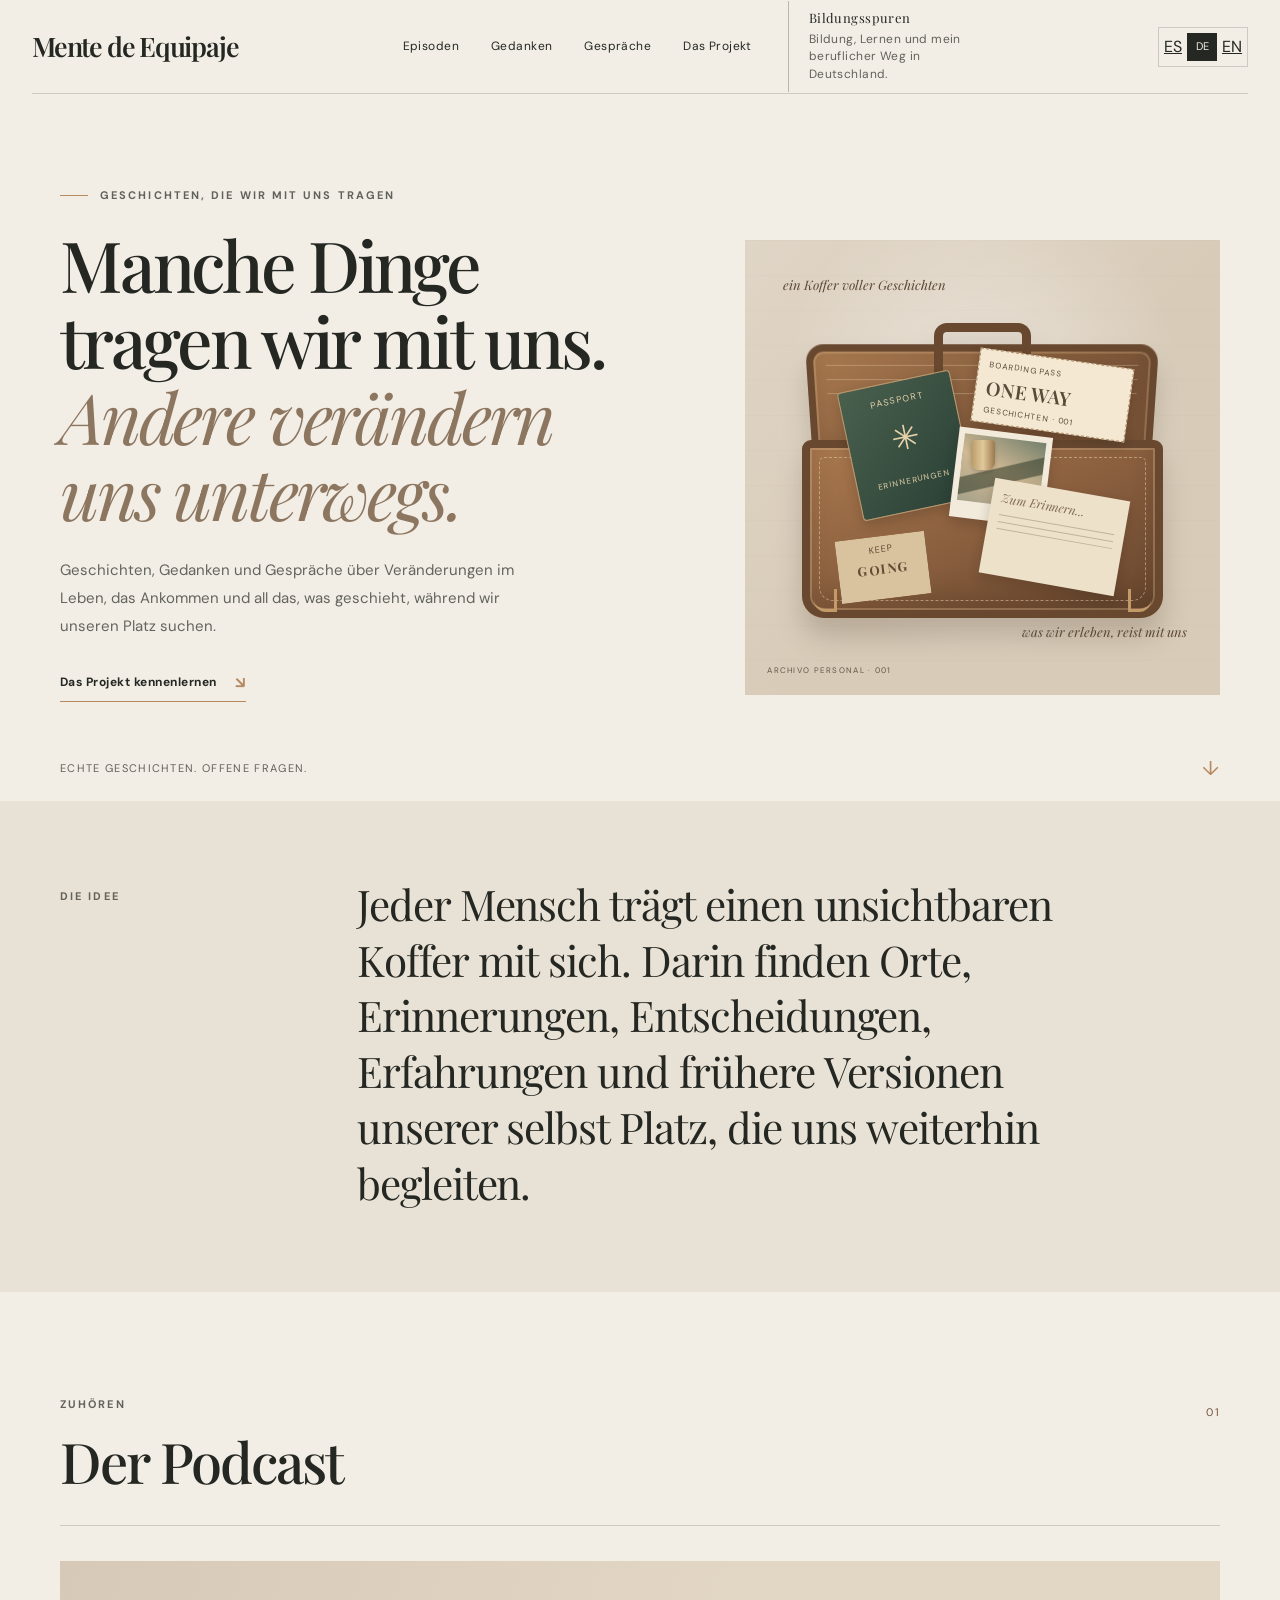
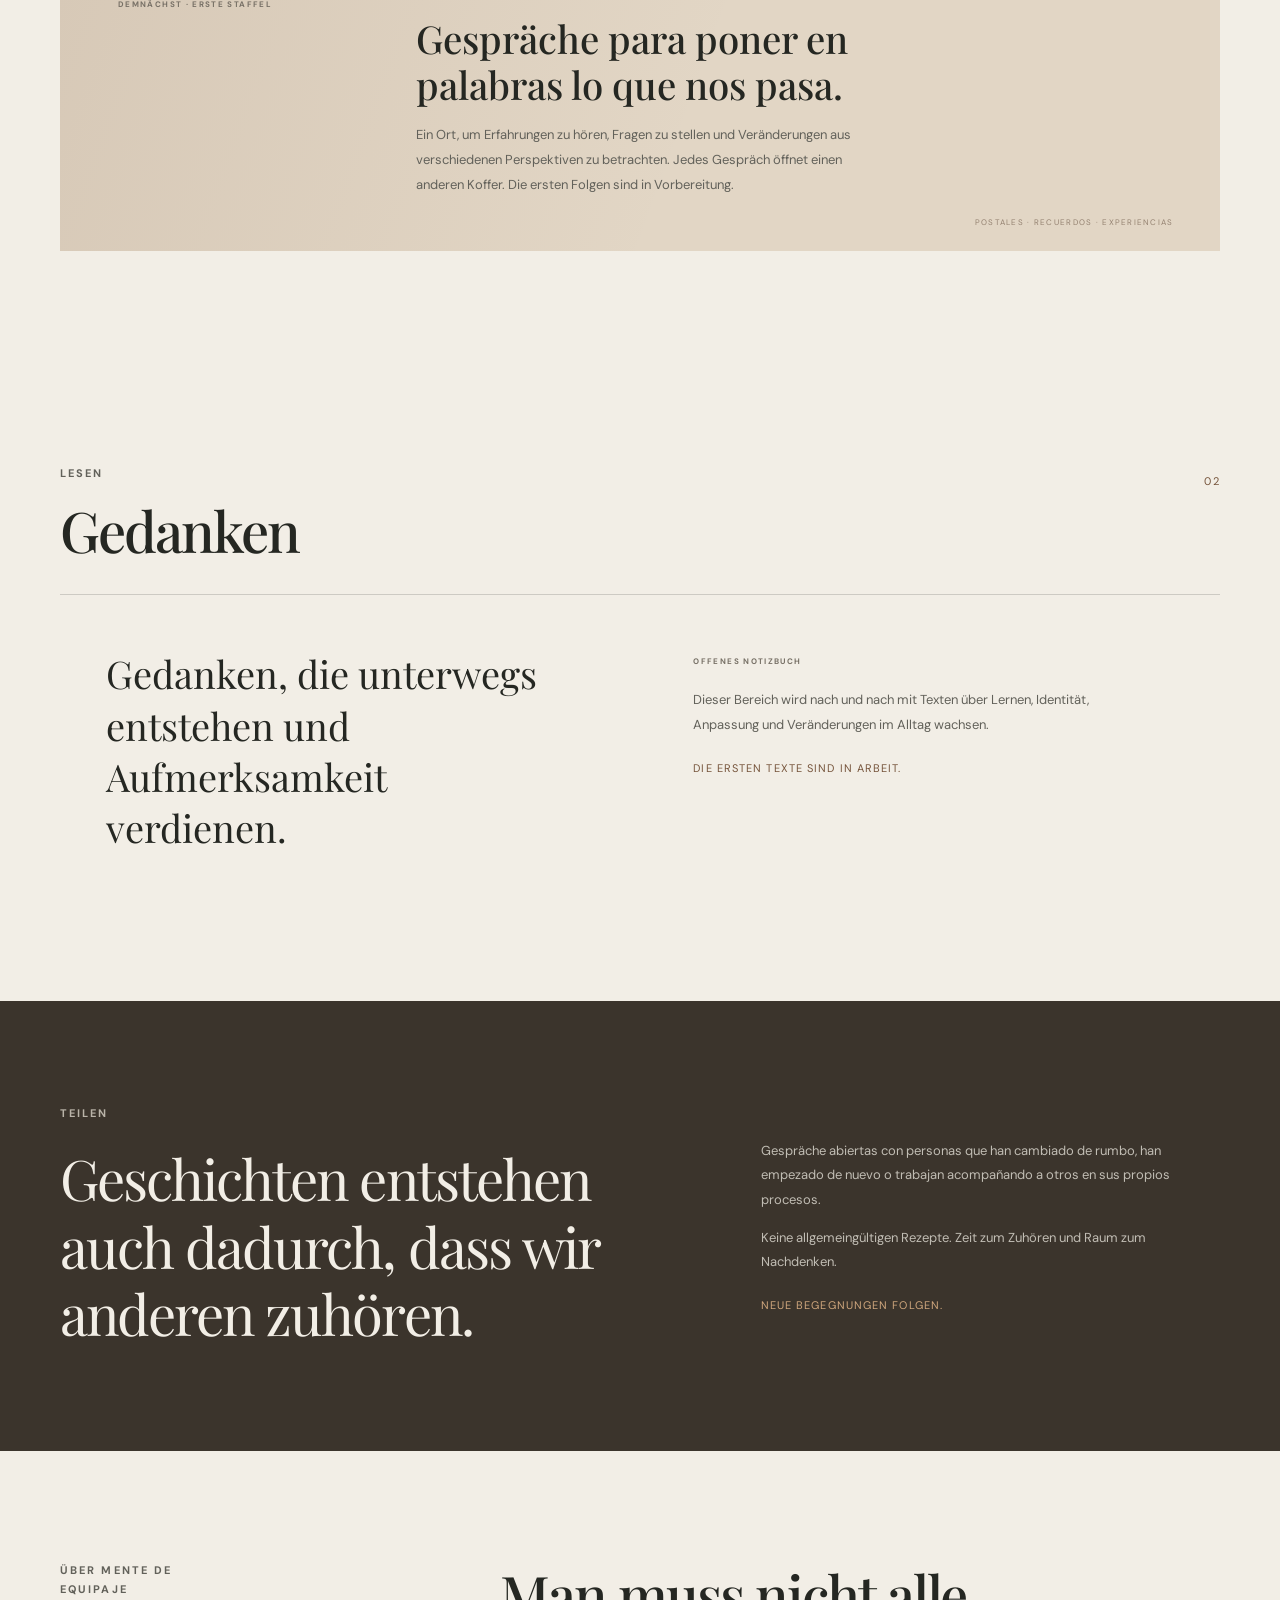
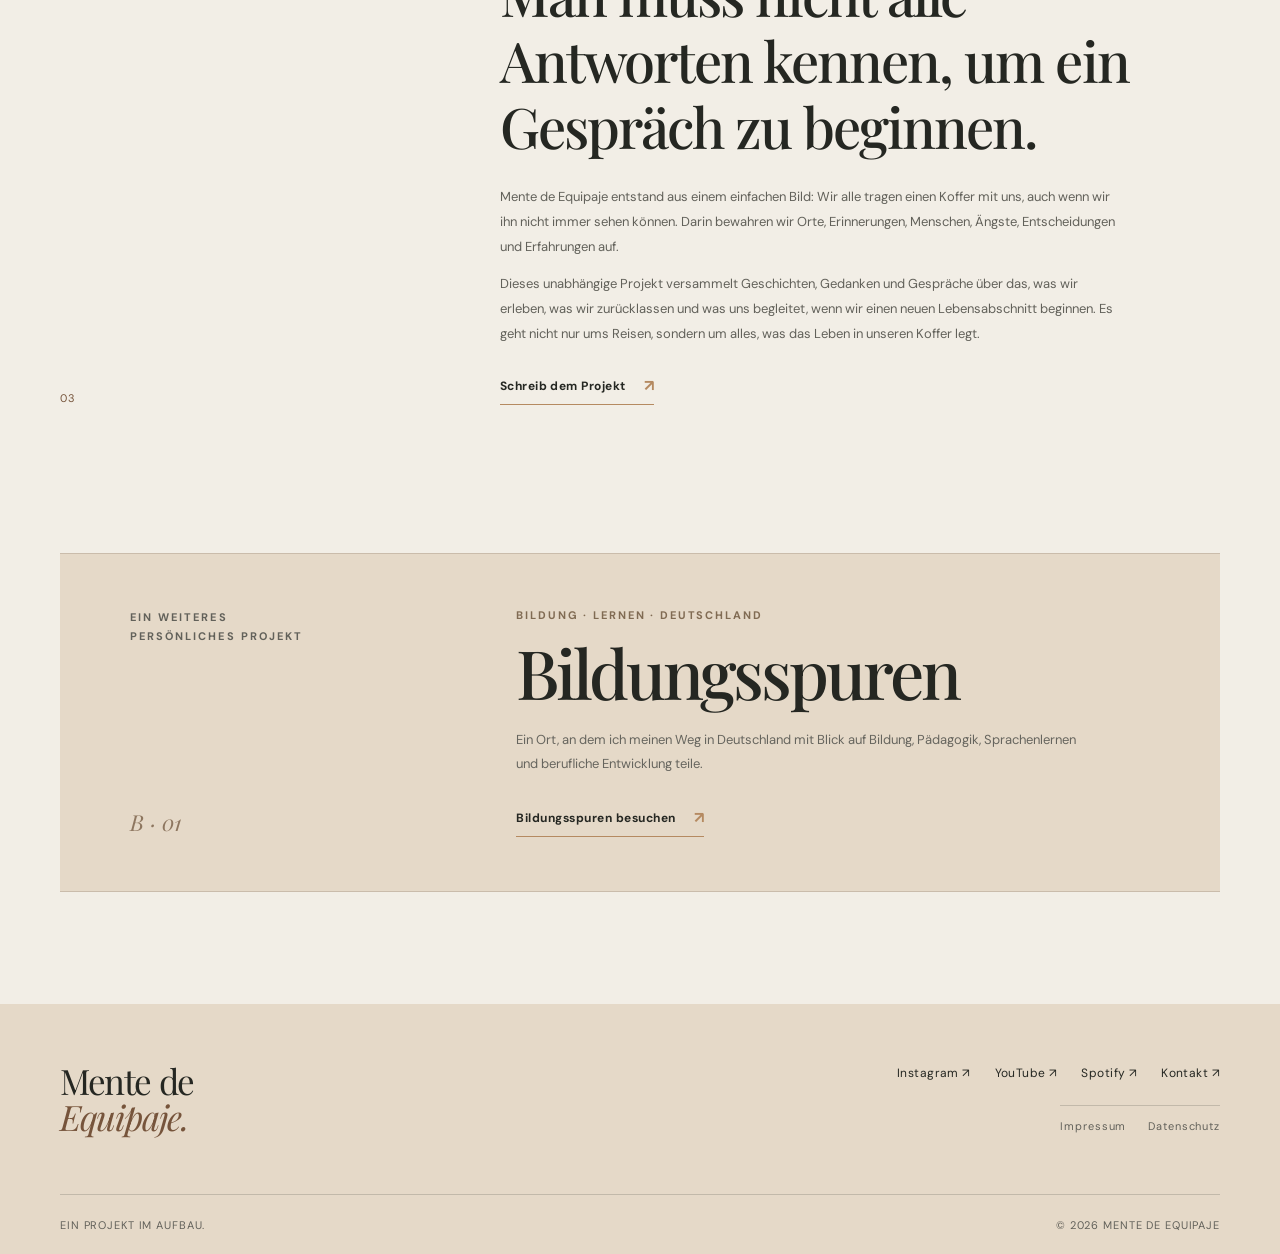
==== de/index.html @ 8ade2f01 "Correct translated footer legal links" ====
<!doctype html>
<html lang="de-DE">
<head>
  <meta charset="utf-8">
  <meta name="viewport" content="width=device-width, initial-scale=1">
  <meta name="theme-color" content="#f2eee6">
  <title>Mente de Equipaje | Geschichten über Veränderung und das Leben</title>
  <meta name="description" content="Mente de Equipaje: Geschichten, Gedanken und Gespräche über Migration, Lebensveränderungen, Identität, Lernen und menschliche Erfahrungen.">
  <meta name="author" content="Mente de Equipaje">
  <meta name="robots" content="index, follow, max-image-preview:large, max-snippet:-1, max-video-preview:-1">
  <meta name="googlebot" content="index, follow, max-image-preview:large, max-snippet:-1, max-video-preview:-1">
  <meta name="referrer" content="strict-origin-when-cross-origin">
  <link rel="icon" type="image/svg+xml" href="/assets/icons/favicon.svg">
  <link rel="manifest" href="/site.webmanifest">
  <link rel="sitemap" type="application/xml" href="/sitemap.xml">
  <link rel="canonical" href="https://mentedeequipaje.com/de/">
  <link rel="alternate" hreflang="es" href="https://mentedeequipaje.com/">
  <link rel="alternate" hreflang="de" href="https://mentedeequipaje.com/de/">
  <link rel="alternate" hreflang="en-GB" href="https://mentedeequipaje.com/en/">
  <link rel="alternate" hreflang="x-default" href="https://mentedeequipaje.com/">
  <meta property="og:type" content="website">
  <meta property="og:locale" content="de_DE">
  <meta property="og:url" content="https://mentedeequipaje.com/de/">
  <meta property="og:title" content="Mente de Equipaje">
  <meta property="og:description" content="Geschichten, Erinnerungen und Gespräche über all das, was wir mit uns tragen.">
  <meta property="og:site_name" content="Mente de Equipaje">
  <meta property="og:image" content="https://mentedeequipaje.com/assets/images/og-image.jpg">
  <meta property="og:image:alt" content="Ein offener Koffer mit Erinnerungsstücken und Gegenständen, die für die Geschichten stehen, die wir mit uns tragen.">
  <meta name="twitter:card" content="summary_large_image">
  <meta name="twitter:image" content="https://mentedeequipaje.com/assets/images/og-image.jpg">
  <meta name="twitter:image:alt" content="Ein offener Koffer mit Erinnerungsstücken und Gegenständen, die für die Geschichten stehen, die wir mit uns tragen.">
  <meta property="og:locale:alternate" content="es_ES">
  <meta property="og:locale:alternate" content="en_GB">

  <meta name="twitter:title" content="Mente de Equipaje | Geschichten, Veränderungen und das echte Leben">
  <meta name="twitter:description" content="Geschichten, Gedanken und Gespräche über Migration, Identität, Lebensabschnitte und menschliche Erfahrungen.">
  <link rel="preconnect" href="https://fonts.googleapis.com">
  <link rel="preconnect" href="https://fonts.gstatic.com" crossorigin>
  <link href="https://fonts.googleapis.com/css2?family=DM+Sans:wght@400;500;600;700&family=Playfair+Display:wght@400;500;600;700&display=swap" rel="stylesheet">
  <link rel="stylesheet" href="../css/styles.css?v=20261117-4">
  <script type="application/ld+json">
  {
    "@context": "https://schema.org",
    "@type": "WebSite",
    "name": "Mente de Equipaje",
    "url": "https://mentedeequipaje.com/de/",
    "description": "Ein Podcast mit Geschichten, Gedanken und Gesprächen über Migration, Lebensveränderungen, Identität, Lernen und menschliche Erfahrungen.",
    "inLanguage": "de-DE",
    "publisher": {
      "@type": "Organization",
      "name": "Mente de Equipaje",
      "url": "https://mentedeequipaje.com/",
      "sameAs": [
        "https://www.instagram.com/mentedeequipaje/",
        "https://www.youtube.com/@mentedeequipaje",
        "https://open.spotify.com/show/033NjK12Xy07AXqCujyOPZ"
      ]
    }
  }
  </script>
  <script src="../js/main.js?v=20261117-3" defer></script>
</head>
<body>
  <a class="skip-link" href="#contenido">Zum Inhalt springen</a>

  <header class="site-header">
    <a class="wordmark" href="#inicio" aria-label="Mente de Equipaje, Startseite">
      <span class="wordmark-name">Mente de Equipaje</span>
    </a>
    <button class="menu-toggle" type="button" aria-expanded="false" aria-controls="site-nav">
      <span class="sr-only">Menü öffnen</span>
      <span></span><span></span>
    </button>
    <nav class="site-nav" id="site-nav" aria-label="Hauptnavigation">
      <a href="#episodios">Episoden</a>
      <a href="#reflexiones">Gedanken</a>
      <a href="#conversaciones">Gespräche</a>
      <a href="#proyecto">Das Projekt</a>
          <a class="nav-project-link" href="https://bildungsspuren.de/" target="_blank" rel="noopener noreferrer"><span>Bildungsspuren</span><small>Bildung, Lernen und mein beruflicher Weg in Deutschland.</small></a>
    </nav>
    <div class="language-switch" aria-label="Sprache">
      <a href="../" lang="es" data-language-choice="es">ES</a>
      <span aria-current="page" lang="de">DE</span>
      <a href="../en/" lang="en" data-language-choice="en">EN</a>
    </div>
  </header>

  <main id="contenido" tabindex="-1">
    <section class="hero section-shell" id="inicio">
      <div class="hero-copy">
        <p class="eyebrow"><span class="eyebrow-line"></span> Geschichten, die wir mit uns tragen</p>
        <h1>Manche Dinge tragen wir mit uns. <em>Andere verändern uns unterwegs.</em></h1>
        <p class="hero-intro">Geschichten, Gedanken und Gespräche über Veränderungen im Leben, das Ankommen und all das, was geschieht, während wir unseren Platz suchen.</p>
        <a class="text-link" href="#proyecto">Das Projekt kennenlernen <span aria-hidden="true">↘</span></a>
      </div>
      <div class="hero-art" role="img" aria-label="Ein offener Lederkoffer mit Pässen, Briefen, Fotos und Erinnerungsstücken aus verschiedenen Lebensphasen">
        <span class="art-caption caption-top">ein Koffer voller Geschichten</span>
        <div class="suitcase-scene">
          <div class="suitcase-handle"></div>
          <div class="suitcase-lid">
            <span class="lining-line"></span>
            <span class="lining-line"></span>
            <span class="lining-line"></span>
          </div>
          <div class="suitcase-base">
            <span class="suitcase-seam"></span>
            <span class="suitcase-lock"></span>
            <span class="suitcase-corner corner-left"></span>
            <span class="suitcase-corner corner-right"></span>
          </div>
          <div class="memory-passport">
            <span class="passport-mark">PASSPORT</span>
            <span class="passport-globe">✳</span>
            <span class="passport-country">ERINNERUNGEN</span>
          </div>
          <div class="memory-ticket">
            <span>BOARDING PASS</span>
            <strong>ONE WAY</strong>
            <small>GESCHICHTEN · 001</small>
          </div>
          <div class="memory-photo"><span></span></div>
          <div class="memory-letter"><span>Zum Erinnern...</span><i></i><i></i><i></i></div>
          <div class="memory-tag"><span>KEEP</span><strong>GOING</strong></div>
        </div>
        <span class="art-caption caption-bottom">was wir erleben, reist mit uns</span>
        <span class="art-index">ARCHIVO PERSONAL · 001</span>
      </div>
      <div class="hero-bottom">
        <span>Echte Geschichten. Offene Fragen.</span>
        <a href="#explorar" aria-label="Bajar para explorar">↓</a>
      </div>
    </section>

    <section class="intro-band" id="explorar">
      <div class="section-shell intro-grid">
        <p class="eyebrow">Die Idee</p>
        <p class="intro-statement">Jeder Mensch trägt einen unsichtbaren Koffer mit sich. Darin finden Orte, Erinnerungen, Entscheidungen, Erfahrungen und frühere Versionen unserer selbst Platz, die uns weiterhin begleiten.</p>
      </div>
    </section>

    <section class="content-section section-shell" id="episodios">
      <div class="section-heading">
        <div>
          <p class="eyebrow">Zuhören</p>
          <h2>Der Podcast</h2>
        </div>
        <span class="section-number">01</span>
      </div>
      <div class="feature-panel">
        <div class="feature-index">DEMNÄCHST · ERSTE STAFFEL</div>
        <div class="feature-content">
          <h3>Gespräche para poner en palabras lo que nos pasa.</h3>
          <p>Ein Ort, um Erfahrungen zu hören, Fragen zu stellen und Veränderungen aus verschiedenen Perspektiven zu betrachten. Jedes Gespräch öffnet einen anderen Koffer. Die ersten Folgen sind in Vorbereitung.</p>
        </div>
      </div>
    </section>

    <section class="content-section section-shell" id="reflexiones">
      <div class="section-heading">
        <div>
          <p class="eyebrow">Lesen</p>
          <h2>Gedanken</h2>
        </div>
        <span class="section-number">02</span>
      </div>
      <div class="quiet-grid">
        <p class="large-note">Gedanken, die unterwegs entstehen und Aufmerksamkeit verdienen.</p>
        <div class="quiet-note">
          <span class="note-label">OFFENES NOTIZBUCH</span>
          <p>Dieser Bereich wird nach und nach mit Texten über Lernen, Identität, Anpassung und Veränderungen im Alltag wachsen.</p>
          <span class="note-status">Die ersten Texte sind in Arbeit.</span>
        </div>
      </div>
    </section>

    <section class="conversation-section" id="conversaciones">
      <div class="section-shell conversation-grid">
        <div>
          <p class="eyebrow eyebrow-light">Teilen</p>
          <h2>Geschichten entstehen auch dadurch, dass wir anderen zuhören.</h2>
        </div>
        <div class="conversation-copy">
          <p>Gespräche abiertas con personas que han cambiado de rumbo, han empezado de nuevo o trabajan acompañando a otros en sus propios procesos.</p>
          <p>Keine allgemeingültigen Rezepte. Zeit zum Zuhören und Raum zum Nachdenken.</p>
          <span class="note-status light-status">Neue Begegnungen folgen.</span>
        </div>
      </div>
    </section>

    <section class="about-section section-shell" id="proyecto">
      <div class="about-label">
        <p class="eyebrow">Über Mente de Equipaje</p>
        <span class="section-number">03</span>
      </div>
      <div class="about-copy">
        <h2>Man muss nicht alle Antworten kennen, um ein Gespräch zu beginnen.</h2>
        <p>Mente de Equipaje entstand aus einem einfachen Bild: Wir alle tragen einen Koffer mit uns, auch wenn wir ihn nicht immer sehen können. Darin bewahren wir Orte, Erinnerungen, Menschen, Ängste, Entscheidungen und Erfahrungen auf.</p>
        <p>Dieses unabhängige Projekt versammelt Geschichten, Gedanken und Gespräche über das, was wir erleben, was wir zurücklassen und was uns begleitet, wenn wir einen neuen Lebensabschnitt beginnen. Es geht nicht nur ums Reisen, sondern um alles, was das Leben in unseren Koffer legt.</p>
<a class="text-link" href="mailto:mentedeequipaje@gmail.com">Schreib dem Projekt <span aria-hidden="true">↗</span></a>
      </div>
    </section>

    <section class="related-project section-shell" aria-labelledby="related-project-title">
      <div class="related-project-inner">
        <div class="related-project-label">
          <p class="eyebrow">Ein weiteres persönliches Projekt</p>
          <span class="related-project-mark">B · 01</span>
        </div>
        <div class="related-project-content">
          <p class="related-project-kicker">Bildung · Lernen · Deutschland</p>
          <h2 id="related-project-title">Bildungsspuren</h2>
          <p>Ein Ort, an dem ich meinen Weg in Deutschland mit Blick auf Bildung, Pädagogik, Sprachenlernen und berufliche Entwicklung teile.</p>
          <a class="text-link" href="https://bildungsspuren.de/" target="_blank" rel="noopener noreferrer">Bildungsspuren besuchen <span aria-hidden="true">↗</span></a>
        </div>
      </div>
    </section>
  </main>

  <footer class="site-footer">
    <div class="footer-top section-shell">
      <a class="footer-wordmark" href="#inicio">Mente de<br><em>Equipaje.</em></a>
      <div class="footer-link-groups">
        <div class="footer-links">
          <a href="https://instagram.com/mentedeequipaje" target="_blank" rel="noopener noreferrer">Instagram ↗</a>
          <a href="https://youtube.com/@mentedeequipaje" target="_blank" rel="noopener noreferrer">YouTube ↗</a>
          <a href="https://open.spotify.com/show/033NjK12Xy07AXqCujyOPZ" target="_blank" rel="noopener noreferrer">Spotify ↗</a>
          <a href="mailto:mentedeequipaje@gmail.com">Kontakt ↗</a>
        </div>
        <nav class="footer-legal-links" aria-label="Rechtliche Informationen">
          <a href="impressum.html">Impressum</a>
          <a href="datenschutz.html">Datenschutz</a>
        </nav>
      </div>
    </div>
    <div class="footer-bottom section-shell">
      <span>Ein Projekt im Aufbau.</span>
      <span>© <span id="year"></span> Mente de Equipaje</span>
    </div>
  </footer>
</body>
</html>
---- css/styles.css ----
:root {
  --ink: #252722;
  --paper: #f2eee6;
  --paper-deep: #e8e1d5;
  --earth: #b58a61;
  --sage: #898c83;
  --muted: #62615a;
  --line: rgba(37, 39, 34, .18);
  --serif: "Playfair Display", Georgia, serif;
  --sans: "DM Sans", Arial, sans-serif;
}
* { box-sizing: border-box; }
html { scroll-behavior: smooth; }
body { margin: 0; background: var(--paper); color: var(--ink); font-family: var(--sans); -webkit-font-smoothing: antialiased; }
a { color: inherit; }
.skip-link { position: absolute; top: -50px; left: 16px; z-index: 10; padding: 12px 16px; background: var(--ink); color: var(--paper); }
.skip-link:focus { top: 16px; }
.sr-only { position: absolute; width: 1px; height: 1px; padding: 0; margin: -1px; overflow: hidden; clip: rect(0,0,0,0); white-space: nowrap; border: 0; }
.section-shell { width: min(1160px, calc(100% - 64px)); margin-inline: auto; }
.site-header { min-height: 94px; width: min(1320px, calc(100% - 64px)); margin: auto; display: flex; align-items: center; justify-content: space-between; border-bottom: 1px solid var(--line); position: sticky; top: 0; z-index: 1000; background: var(--paper); }
.wordmark { display: inline-flex; align-items: center; text-decoration: none; }
.wordmark-name { font-family: var(--serif); font-size: clamp(21px, 2.1vw, 27px); line-height: 1.1; font-weight: 600; letter-spacing: -.045em; color: var(--ink); }
.site-nav { display: flex; gap: clamp(20px, 3.5vw, 48px); }
.site-nav a, .footer-links a { text-decoration: none; font-size: 12px; letter-spacing: .035em; }
.site-nav a { padding: 12px 0; position: relative; }
.site-nav a::after { content: ""; position: absolute; height: 1px; background: var(--earth); bottom: 5px; left: 0; width: 0; transition: width .25s ease; }
.site-nav a:hover::after, .site-nav a:focus-visible::after { width: 100%; }
.menu-toggle { display: none; }
.hero { min-height: 660px; padding-top: 94px; padding-bottom: 54px; display: grid; grid-template-columns: 1.12fr .88fr; align-items: center; column-gap: 7%; position: relative; }
.hero-copy { max-width: 620px; padding-bottom: 45px; }
.eyebrow { margin: 0 0 24px; display: flex; align-items: center; gap: 12px; font-size: 11px; font-weight: 700; letter-spacing: .19em; text-transform: uppercase; color: var(--muted); }
.eyebrow-line { width: 28px; height: 1px; background: var(--earth); display: inline-block; }
h1, h2, h3, p { margin-top: 0; }
h1 { font-family: var(--serif); font-size: clamp(48px, 5.5vw, 76px); line-height: 1.08; letter-spacing: -.045em; font-weight: 500; margin-bottom: 27px; }
h1 em { color: #8d765f; font-weight: 400; }
.hero-intro { max-width: 480px; color: #64645d; font-size: 15px; line-height: 1.85; margin-bottom: 30px; }
.text-link { display: inline-flex; align-items: center; gap: 18px; padding-bottom: 8px; border-bottom: 1px solid var(--earth); text-decoration: none; font-size: 12px; font-weight: 700; letter-spacing: .04em; }
.text-link span { color: var(--earth); font-size: 16px; transition: transform .2s ease; }
.text-link:hover span { transform: translate(3px, -3px); }
.hero-art { width: 100%; aspect-ratio: .91; max-height: 455px; position: relative; overflow: hidden; background: #d9d0c2; isolation: isolate; }
.hero-art::before { content: ""; position: absolute; inset: 0; background: linear-gradient(145deg, rgba(255,255,255,.18), transparent 48%), repeating-linear-gradient(0deg, transparent 0 39px, rgba(37,39,34,.055) 40px); }
.art-sun { position: absolute; width: 43%; aspect-ratio: 1; border-radius: 50%; background: #b58a61; top: 16%; left: 28%; opacity: .9; }
.art-orbit { position: absolute; border: 1px solid rgba(37,39,34,.45); border-radius: 50%; transform: rotate(-32deg); z-index: 1; }
.orbit-one { width: 120%; height: 48%; left: -12%; top: 29%; }
.orbit-two { width: 112%; height: 72%; left: -6%; top: 14%; transform: rotate(48deg); border-color: rgba(242,238,230,.8); }
.art-path { position: absolute; width: 52%; height: 135%; left: 27%; top: -18%; border: 1px solid rgba(37,39,34,.5); border-radius: 48%; transform: rotate(27deg); z-index: 2; }
.art-path::after { content: ""; position: absolute; width: 11px; height: 11px; border-radius: 50%; background: var(--paper); top: 19%; left: 12%; box-shadow: 0 0 0 7px rgba(242,238,230,.2); }
.art-note { position: absolute; z-index: 3; font-family: var(--serif); font-style: italic; font-size: 13px; color: var(--ink); }
.note-top { top: 11%; left: 9%; }
.note-bottom { bottom: 13%; right: 8%; }
.art-index { position: absolute; z-index: 3; bottom: 25px; left: 25px; font-size: 8px; letter-spacing: .16em; text-transform: uppercase; }
.hero-bottom { position: absolute; bottom: 20px; left: 0; right: 0; display: flex; justify-content: space-between; align-items: center; font-size: 11px; letter-spacing: .12em; text-transform: uppercase; color: var(--muted); }
.hero-bottom a { text-decoration: none; font-size: 20px; color: var(--earth); }
.intro-band { background: var(--paper-deep); padding: 75px 0 82px; }
.intro-grid { display: grid; grid-template-columns: .4fr 1.6fr; gap: 7%; align-items: start; }
.intro-grid .eyebrow { margin-top: 13px; }
.intro-statement { max-width: 780px; margin: 0; font-family: var(--serif); font-size: clamp(27px, 3.3vw, 43px); line-height: 1.32; letter-spacing: -.025em; }
.content-section { padding-top: 105px; padding-bottom: 110px; }
.section-heading { display: flex; justify-content: space-between; align-items: flex-start; border-bottom: 1px solid var(--line); margin-bottom: 35px; }
.section-heading .eyebrow { margin-bottom: 12px; }
.section-heading h2, .about-copy h2 { font-family: var(--serif); font-weight: 500; letter-spacing: -.035em; font-size: clamp(38px, 4.5vw, 56px); margin: 0 0 27px; }
.section-number { font-size: 11px; color: #76543b; letter-spacing: .12em; padding-top: 8px; }
.feature-panel { background: #dcd3c5; min-height: 290px; padding: 38px 5%; display: grid; grid-template-columns: .75fr 1.5fr .5fr; align-items: center; gap: 30px; position: relative; overflow: hidden; }
.feature-index, .note-label { align-self: start; font-size: 8px; font-weight: 700; letter-spacing: .17em; color: #777066; }
.feature-content { max-width: 500px; position: relative; z-index: 1; }
.feature-content h3 { font-family: var(--serif); font-size: clamp(28px, 3vw, 39px); line-height: 1.2; font-weight: 500; margin-bottom: 16px; }
.feature-content p, .quiet-note p, .conversation-copy p, .about-copy p { font-size: 13px; line-height: 1.9; color: #62615a; }
.feature-content p { max-width: 440px; margin-bottom: 0; }
.quiet-grid { display: grid; grid-template-columns: 1fr 1fr; gap: 10%; align-items: start; padding: 18px 4% 0; }
.large-note { max-width: 440px; font-family: var(--serif); font-size: clamp(27px, 3vw, 38px); line-height: 1.35; }
.quiet-note { max-width: 400px; padding-top: 8px; }
.note-label { display: block; margin-bottom: 22px; }
.note-status { display: inline-block; margin-top: 10px; font-size: 11px; letter-spacing: .1em; text-transform: uppercase; color: #76543b; }
.conversation-section { background: var(--ink); color: var(--paper); padding: 105px 0; }
.conversation-grid { display: grid; grid-template-columns: 1.1fr .9fr; gap: 12%; align-items: center; }
.eyebrow-light { color: #b9b3a8; }
.conversation-grid h2 { max-width: 600px; font-family: var(--serif); font-size: clamp(38px, 4.4vw, 56px); font-weight: 400; line-height: 1.2; letter-spacing: -.035em; margin: 0; }
.conversation-copy p { color: #c1bdb4; }
.light-status { color: #d0a77d; }
.about-section { padding-top: 110px; padding-bottom: 120px; display: grid; grid-template-columns: .65fr 1.35fr; gap: 8%; }
.about-label { display: flex; flex-direction: column; justify-content: space-between; }
.about-label .eyebrow { max-width: 180px; line-height: 1.7; }
.about-copy { max-width: 690px; }
.about-copy h2 { line-height: 1.18; margin-bottom: 26px; }
.about-copy p { max-width: 620px; }
.about-copy .text-link { margin-top: 16px; }
.site-footer { background: #e7e0d5; }
.footer-top { min-height: 190px; display: flex; justify-content: space-between; align-items: center; }
.footer-wordmark { font-family: var(--serif); font-size: 35px; line-height: 1.04; text-decoration: none; letter-spacing: -.04em; }
.footer-wordmark em { color: #8d765f; font-weight: 400; }
.footer-links { display: flex; gap: 30px; }
.footer-links a { border-bottom: 1px solid transparent; padding-bottom: 5px; }
.footer-links a:hover { border-color: var(--earth); }
.footer-bottom { border-top: 1px solid var(--line); min-height: 60px; display: flex; justify-content: space-between; align-items: center; font-size: 11px; color: var(--muted); letter-spacing: .08em; text-transform: uppercase; }
@media (max-width: 980px) {
  .section-shell, .site-header { width: min(100% - 40px, 600px); }
  .site-header { min-height: 78px; }
  .menu-toggle { display: flex; flex-direction: column; gap: 6px; border: 0; background: none; padding: 12px 0 12px 12px; cursor: pointer; }
  .menu-toggle span:not(.sr-only) { display: block; width: 23px; height: 1px; background: var(--ink); }
  .site-nav { display: none; position: absolute; top: 77px; left: -20px; right: -20px; padding: 18px 20px 25px; background: var(--paper); border-bottom: 1px solid var(--line); flex-direction: column; gap: 5px; }
  .site-nav.is-open { display: flex; }
  .site-nav a { padding: 10px 0; }
  .hero { min-height: auto; padding-top: 70px; padding-bottom: 78px; grid-template-columns: 1fr; gap: 35px; }
  .hero-copy { padding-bottom: 0; }
  h1 { font-size: clamp(45px, 12vw, 65px); }
  .hero-art { max-height: 380px; aspect-ratio: 1.15; width: 100%; }
  .hero-bottom { bottom: 23px; }
  .intro-band { padding: 55px 0; }
  .intro-grid, .conversation-grid, .about-section { grid-template-columns: 1fr; gap: 28px; }
  .intro-grid .eyebrow { margin: 0; }
  .content-section { padding-top: 75px; padding-bottom: 80px; }
  .feature-panel { grid-template-columns: 1fr; gap: 30px; padding: 30px; }
  .feature-content { padding-bottom: 35px; }
  .quiet-grid { grid-template-columns: 1fr; gap: 12px; padding-inline: 0; }
  .conversation-section { padding: 75px 0; }
  .about-section { padding-top: 80px; padding-bottom: 85px; }
  .about-label { flex-direction: row; align-items: flex-start; }
  .about-label .section-number { padding-top: 0; }
  .footer-top { min-height: 190px; align-items: flex-start; justify-content: center; flex-direction: column; gap: 30px; padding-top: 35px; padding-bottom: 35px; }
  .footer-links { flex-wrap: wrap; gap: 18px 25px; }
}
@media (prefers-reduced-motion: reduce) {
  html { scroll-behavior: auto; }
  *, *::before, *::after { transition-duration: .01ms !important; animation-duration: .01ms !important; }
}


/* Identidad visual: una maleta llena de historias */
:root {
  --leather: #76543b;
  --leather-dark: #503827;
  --paper-aged: #e6d7bd;
  --ticket: #f7f0e3;
  --stamp: #9b6048;
}
.hero-art {
  aspect-ratio: .91;
  max-height: 455px;
  background:
    radial-gradient(ellipse at 50% 40%, rgba(255,255,255,.45), transparent 62%),
    #d8cbb8;
  overflow: hidden;
}
.hero-art::before {
  background:
    repeating-linear-gradient(0deg, transparent 0 34px, rgba(80,56,39,.035) 35px),
    linear-gradient(135deg, rgba(255,255,255,.2), transparent 55%);
}
.art-caption {
  position: absolute;
  z-index: 4;
  color: #594634;
  font-family: var(--serif);
  font-style: italic;
  font-size: 13px;
}
.caption-top { top: 8%; left: 8%; }
.caption-bottom { right: 7%; bottom: 12%; }
.art-index {
  bottom: 20px;
  left: 22px;
  color: rgba(55,43,32,.72);
}
.suitcase-scene {
  position: absolute;
  width: 76%;
  height: 60%;
  left: 12%;
  top: 23%;
  filter: drop-shadow(0 18px 13px rgba(58,39,25,.2));
}
.suitcase-handle {
  position: absolute;
  z-index: 1;
  width: 27%;
  height: 19%;
  top: -8%;
  left: 36.5%;
  border: 9px solid #68482f;
  border-bottom: 0;
  border-radius: 13px 13px 0 0;
}
.suitcase-lid {
  position: absolute;
  left: 2%;
  top: 0;
  width: 96%;
  height: 43%;
  overflow: hidden;
  border: 7px solid #68482f;
  border-radius: 18px 18px 8px 8px;
  background: linear-gradient(145deg, #a8794f, #795337 70%);
  transform: perspective(400px) rotateX(-9deg);
  box-shadow: inset 0 0 0 2px rgba(226,190,145,.28), inset 0 -12px 20px rgba(43,27,17,.12);
}
.lining-line {
  position: relative;
  display: block;
  height: 1px;
  margin: 13px 12px;
  background: rgba(238,213,178,.32);
}
.suitcase-base {
  position: absolute;
  left: 0;
  bottom: 0;
  width: 100%;
  height: 65%;
  border: 8px solid #68482f;
  border-radius: 9px 9px 22px 22px;
  background: linear-gradient(155deg, #a9784e 0%, #875d3d 55%, #68472f 100%);
  box-shadow: inset 0 0 0 2px rgba(232,196,151,.3), inset 0 -16px 25px rgba(46,29,17,.18);
}
.suitcase-seam {
  position: absolute;
  inset: 9px;
  border: 1px dashed rgba(238,211,176,.5);
  border-radius: 5px 5px 14px 14px;
}
.suitcase-lock {
  position: absolute;
  z-index: 5;
  width: 24px;
  height: 30px;
  top: -8px;
  left: calc(50% - 12px);
  border-radius: 4px 4px 8px 8px;
  background: linear-gradient(90deg, #b99a69, #e1c99b, #9a794e);
  box-shadow: 0 2px 4px rgba(0,0,0,.2);
}
.suitcase-corner {
  position: absolute;
  bottom: -2px;
  width: 23px;
  height: 23px;
  border: 3px solid #c39a68;
  border-top: 0;
}
.corner-left { left: 4px; border-left: 0; border-radius: 0 0 0 12px; }
.corner-right { right: 4px; border-right: 0; border-radius: 0 0 12px 0; }
.memory-passport, .memory-ticket, .memory-photo, .memory-letter, .memory-tag {
  position: absolute;
  z-index: 3;
  box-shadow: 0 5px 12px rgba(36,25,17,.2);
}
.memory-passport {
  top: 13%;
  left: 13%;
  width: 32%;
  height: 48%;
  padding: 12px 8px;
  transform: rotate(-12deg);
  border: 1px solid #b49a72;
  border-radius: 4px;
  background: linear-gradient(135deg, #49604e, #293f35);
  color: #e5d2a9;
  text-align: center;
}
.passport-mark { display: block; font-size: clamp(6px, .8vw, 9px); letter-spacing: .16em; }
.passport-globe { display: block; margin: 10px 0 7px; font-size: clamp(23px, 3vw, 34px); }
.passport-country { font-size: clamp(5px, .7vw, 8px); letter-spacing: .12em; }
.memory-ticket {
  top: 5%;
  right: 9%;
  width: 43%;
  height: 27%;
  padding: 9px 10px;
  transform: rotate(8deg);
  background: #f4e8d2;
  border: 1px dashed #ad8d68;
  color: #5a4a39;
}
.memory-ticket span, .memory-ticket small { display: block; font-size: clamp(5px, .7vw, 8px); letter-spacing: .12em; }
.memory-ticket strong { display: block; margin: 5px 0; font-family: var(--serif); font-size: clamp(12px, 1.5vw, 19px); font-weight: 600; }
.memory-photo {
  left: 42%;
  top: 32%;
  width: 26%;
  height: 33%;
  padding: 6px 6px 17px;
  transform: rotate(7deg);
  background: #f2eadb;
}
.memory-photo span {
  display: block;
  width: 100%;
  height: 100%;
  background:
    linear-gradient(160deg, transparent 45%, rgba(56,65,47,.6) 46% 63%, transparent 64%),
    linear-gradient(25deg, #a5a18a, #d1b994 48%, #75816d);
}
.memory-letter {
  right: 11%;
  bottom: 12%;
  width: 38%;
  height: 35%;
  padding: 10px;
  transform: rotate(10deg);
  background: #eee1ca;
  color: #806b53;
}
.memory-letter span { display: block; margin-bottom: 9px; font-family: var(--serif); font-style: italic; font-size: clamp(8px, 1vw, 12px); }
.memory-letter i { display: block; height: 1px; margin: 6px 0; background: rgba(91,71,49,.3); }
.memory-tag {
  left: 10%;
  bottom: 7%;
  width: 25%;
  height: 23%;
  padding: 7px;
  transform: rotate(-7deg);
  background: #d8c39e;
  color: #624c35;
  text-align: center;
  clip-path: polygon(0 0, 100% 0, 100% 100%, 0 100%, 0 0);
}
.memory-tag span, .memory-tag strong { display: block; font-size: clamp(6px, .8vw, 9px); letter-spacing: .12em; }
.memory-tag strong { margin-top: 5px; font-family: var(--serif); font-size: clamp(9px, 1.1vw, 13px); }
.feature-panel {
  background:
    linear-gradient(110deg, rgba(118,84,59,.10), transparent 55%),
    #e2d6c5;
}
.feature-panel::after {
  content: "POSTALES · RECUERDOS · EXPERIENCIAS";
  position: absolute;
  right: 4%;
  bottom: 24px;
  color: rgba(83,61,43,.55);
  font-size: 8px;
  letter-spacing: .16em;
}
.conversation-section { background: #3b342c; }
.site-footer { background: #e5d9c8; }
.footer-wordmark em { color: var(--leather); }
@media (max-width: 760px) {
  .hero-art { aspect-ratio: 1.08; max-height: 390px; }
  .suitcase-scene { width: 82%; left: 9%; top: 25%; height: 58%; }
  .memory-passport { padding: 8px 5px; }
  .memory-ticket { padding: 6px; }
  .memory-letter { padding: 7px; }
  .feature-panel::after { right: 30px; bottom: 18px; font-size: 7px; }
}


/* Interacción, accesibilidad y movimiento */
a:focus-visible,
button:focus-visible {
  outline: 2px solid var(--leather);
  outline-offset: 4px;
}
.menu-toggle {
  border-radius: 2px;
  transition: background-color .2s ease;
}
.menu-toggle:hover,
.menu-toggle:focus-visible {
  background: rgba(118, 84, 59, .08);
}
.menu-toggle span:not(.sr-only) {
  transition: transform .25s ease, opacity .2s ease;
}
.menu-toggle[aria-expanded="true"] span:not(.sr-only):nth-of-type(2) {
  transform: translateY(3.5px) rotate(45deg);
}
.menu-toggle[aria-expanded="true"] span:not(.sr-only):nth-of-type(3) {
  transform: translateY(-3.5px) rotate(-45deg);
}
.text-link,
.site-nav a,
.footer-links a {
  transition: color .2s ease, border-color .2s ease;
}
body.has-motion [data-reveal] {
  opacity: 0;
  transform: translateY(22px);
  transition: opacity .7s ease, transform .7s cubic-bezier(.2,.7,.2,1);
  transition-delay: var(--reveal-delay, 0ms);
}
body.has-motion [data-reveal].is-visible {
  opacity: 1;
  transform: translateY(0);
}
@keyframes suitcase-drift {
  0%, 100% { transform: translateY(0) rotate(0); }
  50% { transform: translateY(-5px) rotate(.35deg); }
}
.hero-art .suitcase-scene {
  animation: suitcase-drift 8s ease-in-out infinite;
}
@media (max-width: 760px) {
  .site-nav {
    box-shadow: 0 14px 20px rgba(37, 39, 34, .04);
  }
  .hero-art .suitcase-scene {
    animation-duration: 9s;
  }
}
@media (prefers-reduced-motion: reduce) {
  body.has-motion [data-reveal] {
    opacity: 1;
    transform: none;
    transition: none;
  }
  .hero-art .suitcase-scene {
    animation: none;
  }
  .menu-toggle span:not(.sr-only),
  .text-link,
  .site-nav a,
  .footer-links a {
    transition: none;
  }
}


/* Proyecto relacionado: Bildungsspuren */
.related-project {
  padding-top: 28px;
  padding-bottom: 112px;
}
.related-project-inner {
  display: grid;
  grid-template-columns: .65fr 1.35fr;
  gap: 8%;
  padding: 54px 6%;
  background: #e5d9c8;
  border-top: 1px solid rgba(80,56,39,.18);
  border-bottom: 1px solid rgba(80,56,39,.18);
}
.related-project-label {
  display: flex;
  flex-direction: column;
  justify-content: space-between;
  min-height: 190px;
}
.related-project-label .eyebrow {
  max-width: 180px;
  line-height: 1.7;
}
.related-project-mark {
  color: #8d765f;
  font-family: var(--serif);
  font-size: 22px;
  font-style: italic;
}
.related-project-content {
  max-width: 690px;
}
.related-project-kicker {
  margin-bottom: 14px;
  color: #806b53;
  font-size: 11px;
  font-weight: 700;
  letter-spacing: .17em;
  text-transform: uppercase;
}
.related-project-content h2 {
  margin: 0 0 20px;
  color: var(--ink);
  font-family: var(--serif);
  font-size: clamp(44px, 6vw, 68px);
  font-weight: 500;
  letter-spacing: -.045em;
  line-height: 1.05;
}
.related-project-content > p:not(.related-project-kicker) {
  max-width: 560px;
  margin-bottom: 26px;
  color: #66655e;
  font-size: 13px;
  line-height: 1.9;
}
.related-project-content .text-link {
  margin-top: 4px;
}
@media (max-width: 760px) {
  .related-project {
    padding-top: 0;
    padding-bottom: 78px;
  }
  .related-project-inner {
    grid-template-columns: 1fr;
    gap: 28px;
    padding: 34px 28px 40px;
  }
  .related-project-label {
    min-height: auto;
    flex-direction: row;
    align-items: flex-start;
  }
  .related-project-label .eyebrow {
    margin-bottom: 0;
  }
}


/* Enlace a proyecto relacionado en la navegación */
.site-nav .nav-project-link {
  display: flex;
  flex-direction: column;
  gap: 4px;
  margin-left: clamp(8px, 1.8vw, 24px);
  padding: 8px 0 8px 18px;
  border-left: 1px solid var(--line);
  text-decoration: none;
}
.site-nav .nav-project-link span {
  font-family: var(--serif);
  font-size: 13px;
  color: var(--ink);
}
.site-nav .nav-project-link small {
  max-width: 190px;
  color: var(--muted);
  font-size: 12px;
  line-height: 1.45;
}
@media (max-width: 760px) {
  .site-nav .nav-project-link {
    margin: 12px 0 0;
    padding: 14px 0 0;
    border-left: 0;
    border-top: 1px solid var(--line);
  }
  .site-nav .nav-project-link small { max-width: 260px; }
}


/* Separación clara del proyecto relacionado en el menú */
.site-nav {
  align-items: center;
  column-gap: clamp(18px, 2.5vw, 34px);
}
.site-nav .nav-project-link {
  flex: 0 0 auto;
  min-width: 185px;
  margin-left: 4px;
  padding: 9px 0 9px 20px;
  border-left: 1px solid rgba(37, 39, 34, .28);
  gap: 5px;
  line-height: 1.35;
}
.site-nav .nav-project-link::after {
  display: none;
}
.site-nav .nav-project-link span {
  display: block;
  line-height: 1.25;
  white-space: nowrap;
}
.site-nav .nav-project-link small {
  display: block;
  max-width: 185px;
  font-size: 12px;
  white-space: normal;
  line-height: 1.45;
}
@media (max-width: 980px) {
  .site-nav {
    align-items: stretch;
    row-gap: 5px;
  }
  .site-nav .nav-project-link {
    min-width: 0;
    margin: 12px 0 0;
    padding: 14px 0 0;
    border-left: 0;
    border-top: 1px solid rgba(37, 39, 34, .28);
  }
  .site-nav .nav-project-link span {
    white-space: normal;
  }
  .site-nav .nav-project-link small {
    max-width: 260px;
  }
}


/* Selector de idioma */
.language-switch {
  display: inline-flex;
  align-items: center;
  gap: 5px;
  flex: 0 0 auto;
  padding: 5px;
  border: 1px solid var(--line);
  white-space: nowrap;
}
.language-switch span {
  display: inline-flex;
  align-items: center;
  justify-content: center;
  min-width: 30px;
  min-height: 28px;
  padding: 3px 6px;
  color: var(--muted);
  font-size: 11px;
  line-height: 1;
}
.language-switch [aria-current="page"] {
  background: var(--ink);
  color: var(--paper);
}
.language-switch .language-soon {
  color: #858077;
  cursor: not-allowed;
  opacity: .65;
}
@media (max-width: 980px) {
  .language-switch { align-self: flex-start; margin-top: 12px; }
}


/* Footer: enlaces agrupados y visibles en todos los tamaños */
.footer-link-groups {
  display: flex;
  flex-direction: column;
  align-items: flex-end;
  gap: 18px;
  min-width: 0;
}
.footer-links {
  display: flex;
  flex-wrap: wrap;
  justify-content: flex-end;
  gap: 14px 24px;
}
.footer-legal-links {
  display: flex;
  flex-wrap: wrap;
  justify-content: flex-end;
  gap: 12px 22px;
  padding-top: 13px;
  border-top: 1px solid var(--line);
}
.footer-legal-links a {
  color: var(--muted);
  font-size: 11px;
  letter-spacing: .08em;
  text-decoration: none;
}
.footer-legal-links a:hover,
.footer-legal-links a:focus-visible {
  color: var(--ink);
  text-decoration: underline;
  text-underline-offset: 4px;
}
@media (max-width: 980px) {
  .footer-top {
    min-height: 0;
    padding-top: 34px;
    padding-bottom: 30px;
    align-items: flex-start;
    flex-direction: column;
    gap: 25px;
  }
  .footer-link-groups {
    width: 100%;
    align-items: flex-start;
    gap: 18px;
  }
  .footer-links,
  .footer-legal-links {
    justify-content: flex-start;
  }
  .footer-links { gap: 13px 20px; }
}
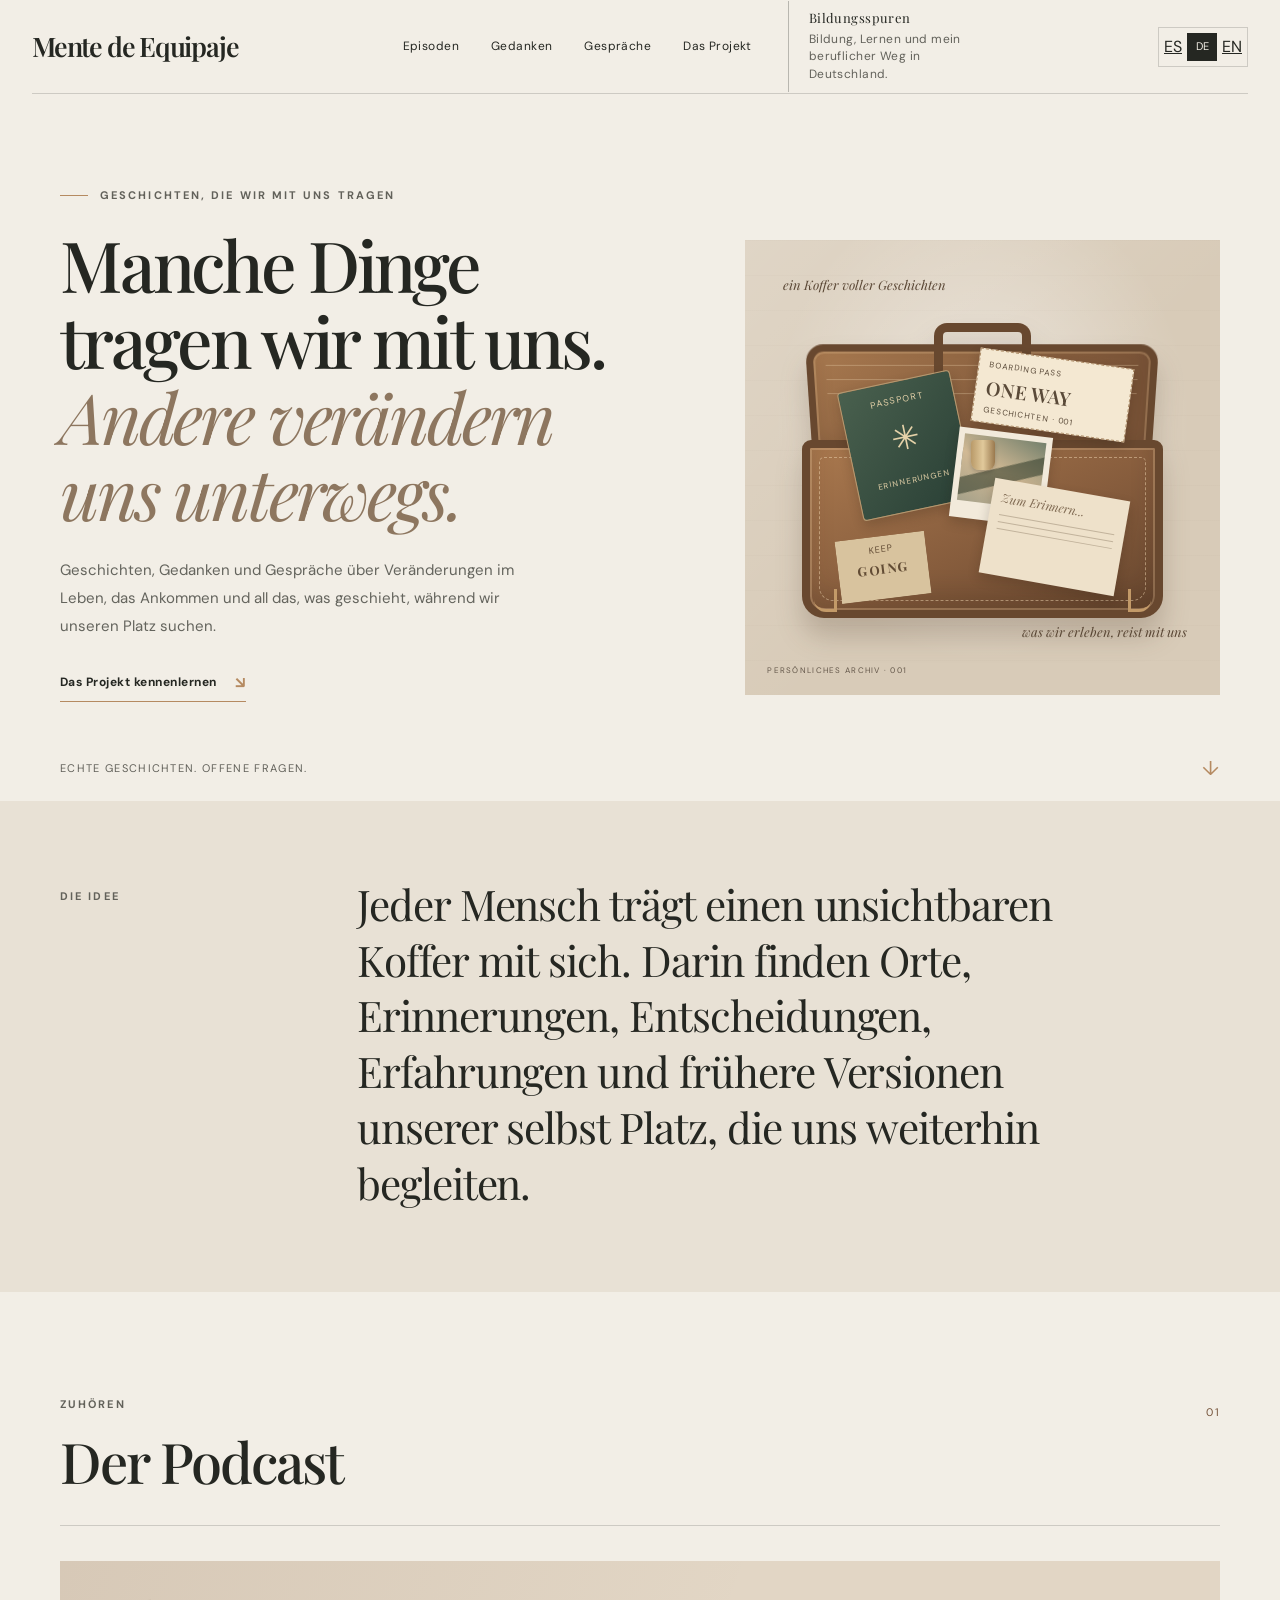
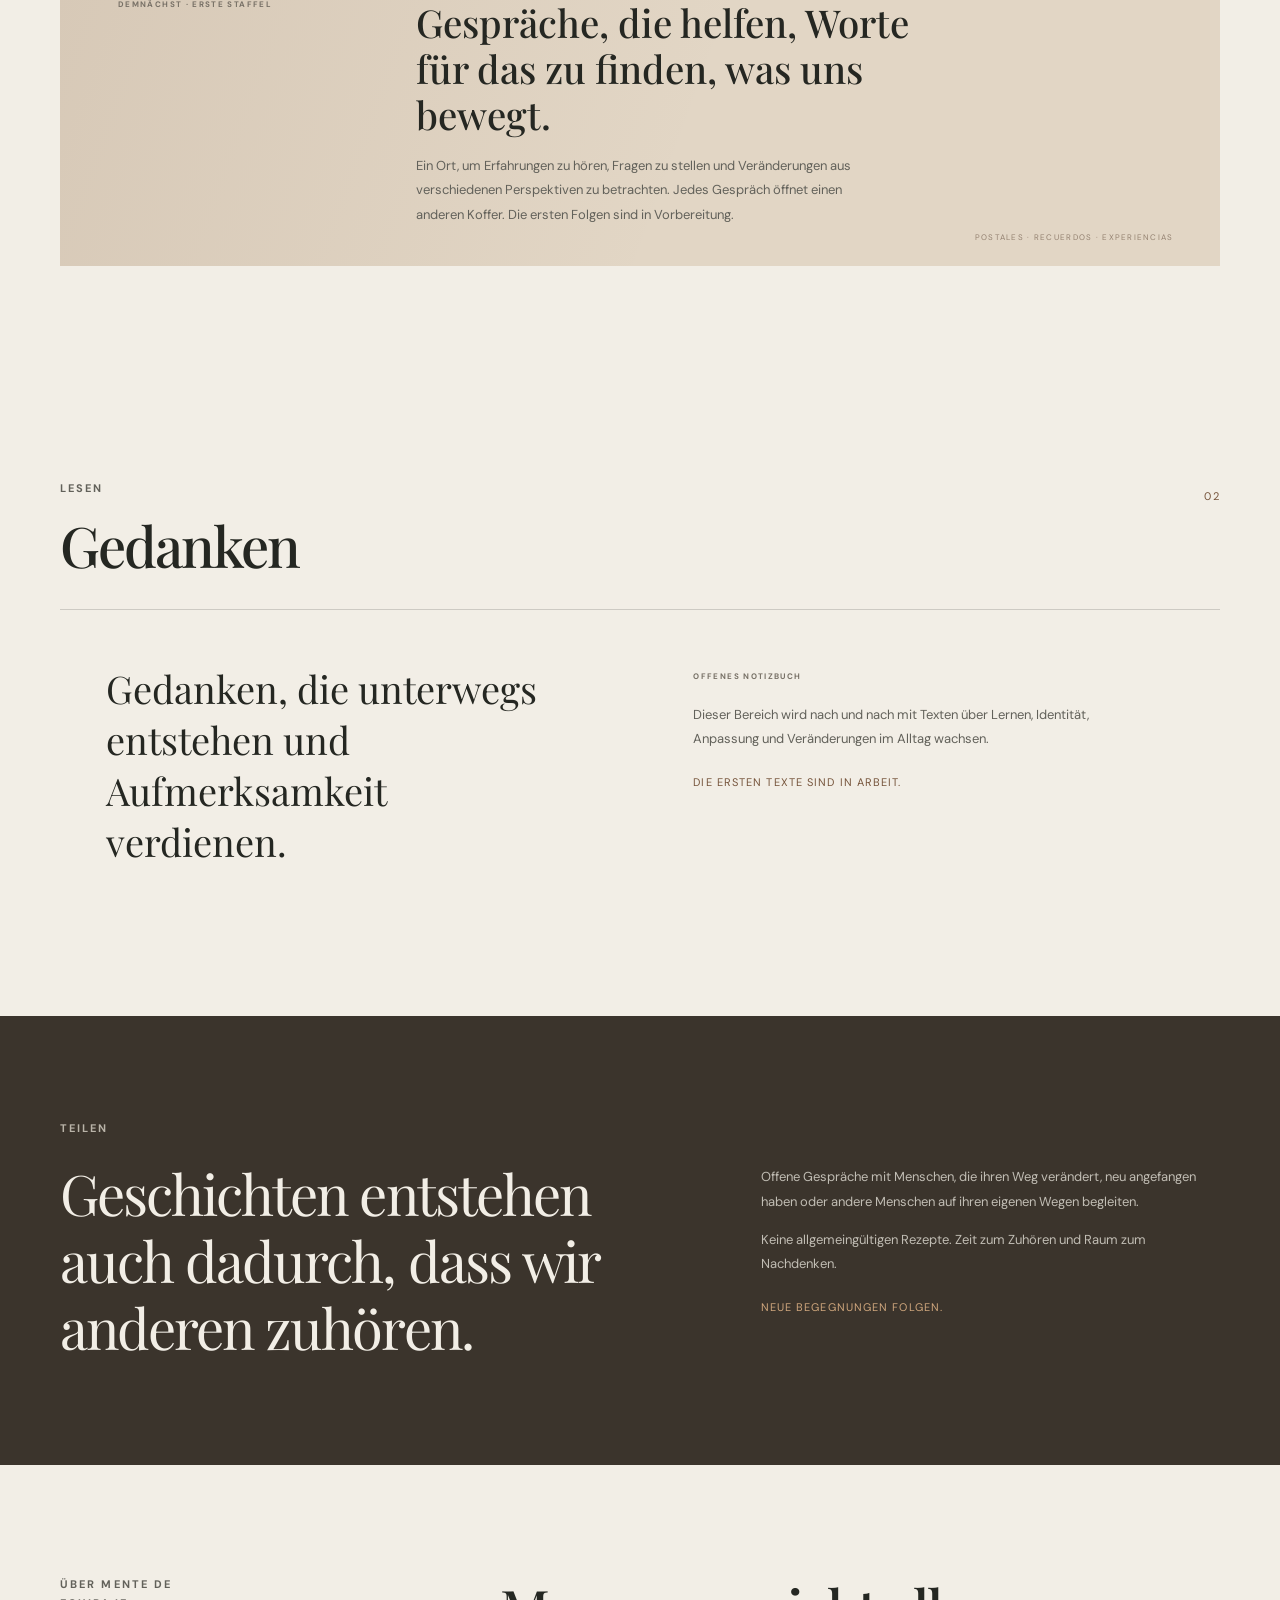
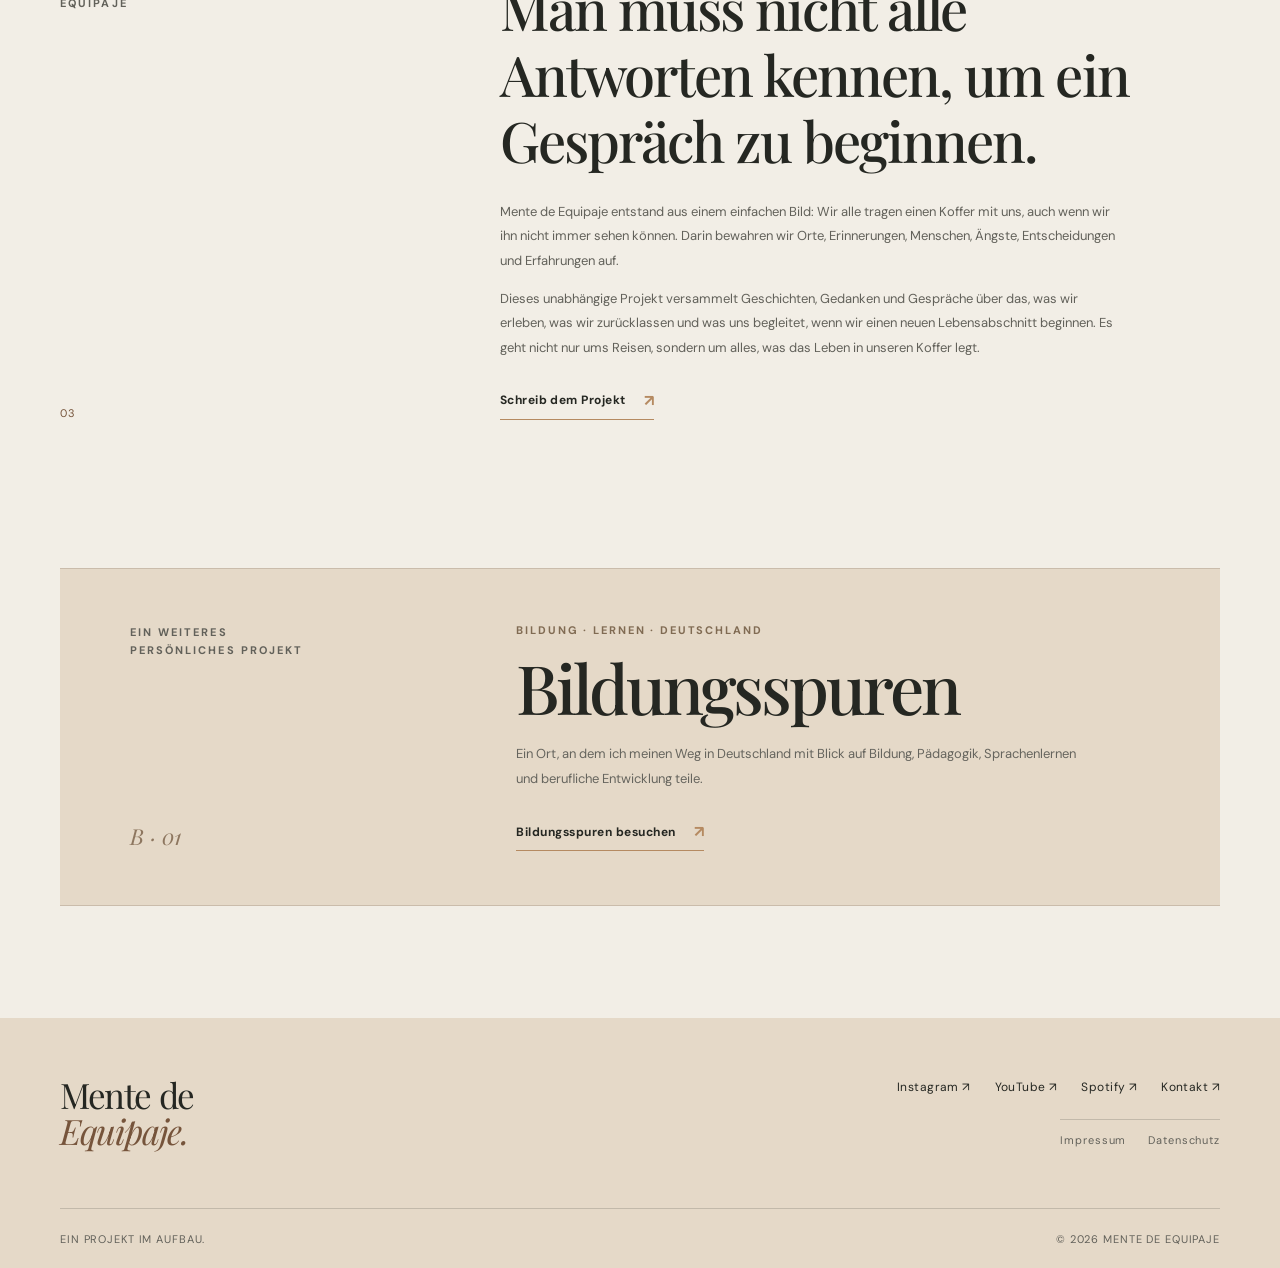
==== commit d98e18e3: "Translate remaining Spanish strings on the German homepage" ====
--- a/de/index.html
+++ b/de/index.html
@@ -123,11 +123,11 @@
           <div class="memory-tag"><span>KEEP</span><strong>GOING</strong></div>
         </div>
         <span class="art-caption caption-bottom">was wir erleben, reist mit uns</span>
-        <span class="art-index">ARCHIVO PERSONAL · 001</span>
+        <span class="art-index">PERSÖNLICHES ARCHIV · 001</span>
       </div>
       <div class="hero-bottom">
         <span>Echte Geschichten. Offene Fragen.</span>
-        <a href="#explorar" aria-label="Bajar para explorar">↓</a>
+        <a href="#explorar" aria-label="Weiter nach unten">↓</a>
       </div>
     </section>
 
@@ -149,7 +149,7 @@
       <div class="feature-panel">
         <div class="feature-index">DEMNÄCHST · ERSTE STAFFEL</div>
         <div class="feature-content">
-          <h3>Gespräche para poner en palabras lo que nos pasa.</h3>
+          <h3>Gespräche, die helfen, Worte für das zu finden, was uns bewegt.</h3>
           <p>Ein Ort, um Erfahrungen zu hören, Fragen zu stellen und Veränderungen aus verschiedenen Perspektiven zu betrachten. Jedes Gespräch öffnet einen anderen Koffer. Die ersten Folgen sind in Vorbereitung.</p>
         </div>
       </div>
@@ -180,7 +180,7 @@
           <h2>Geschichten entstehen auch dadurch, dass wir anderen zuhören.</h2>
         </div>
         <div class="conversation-copy">
-          <p>Gespräche abiertas con personas que han cambiado de rumbo, han empezado de nuevo o trabajan acompañando a otros en sus propios procesos.</p>
+          <p>Offene Gespräche mit Menschen, die ihren Weg verändert, neu angefangen haben oder andere Menschen auf ihren eigenen Wegen begleiten.</p>
           <p>Keine allgemeingültigen Rezepte. Zeit zum Zuhören und Raum zum Nachdenken.</p>
           <span class="note-status light-status">Neue Begegnungen folgen.</span>
         </div>
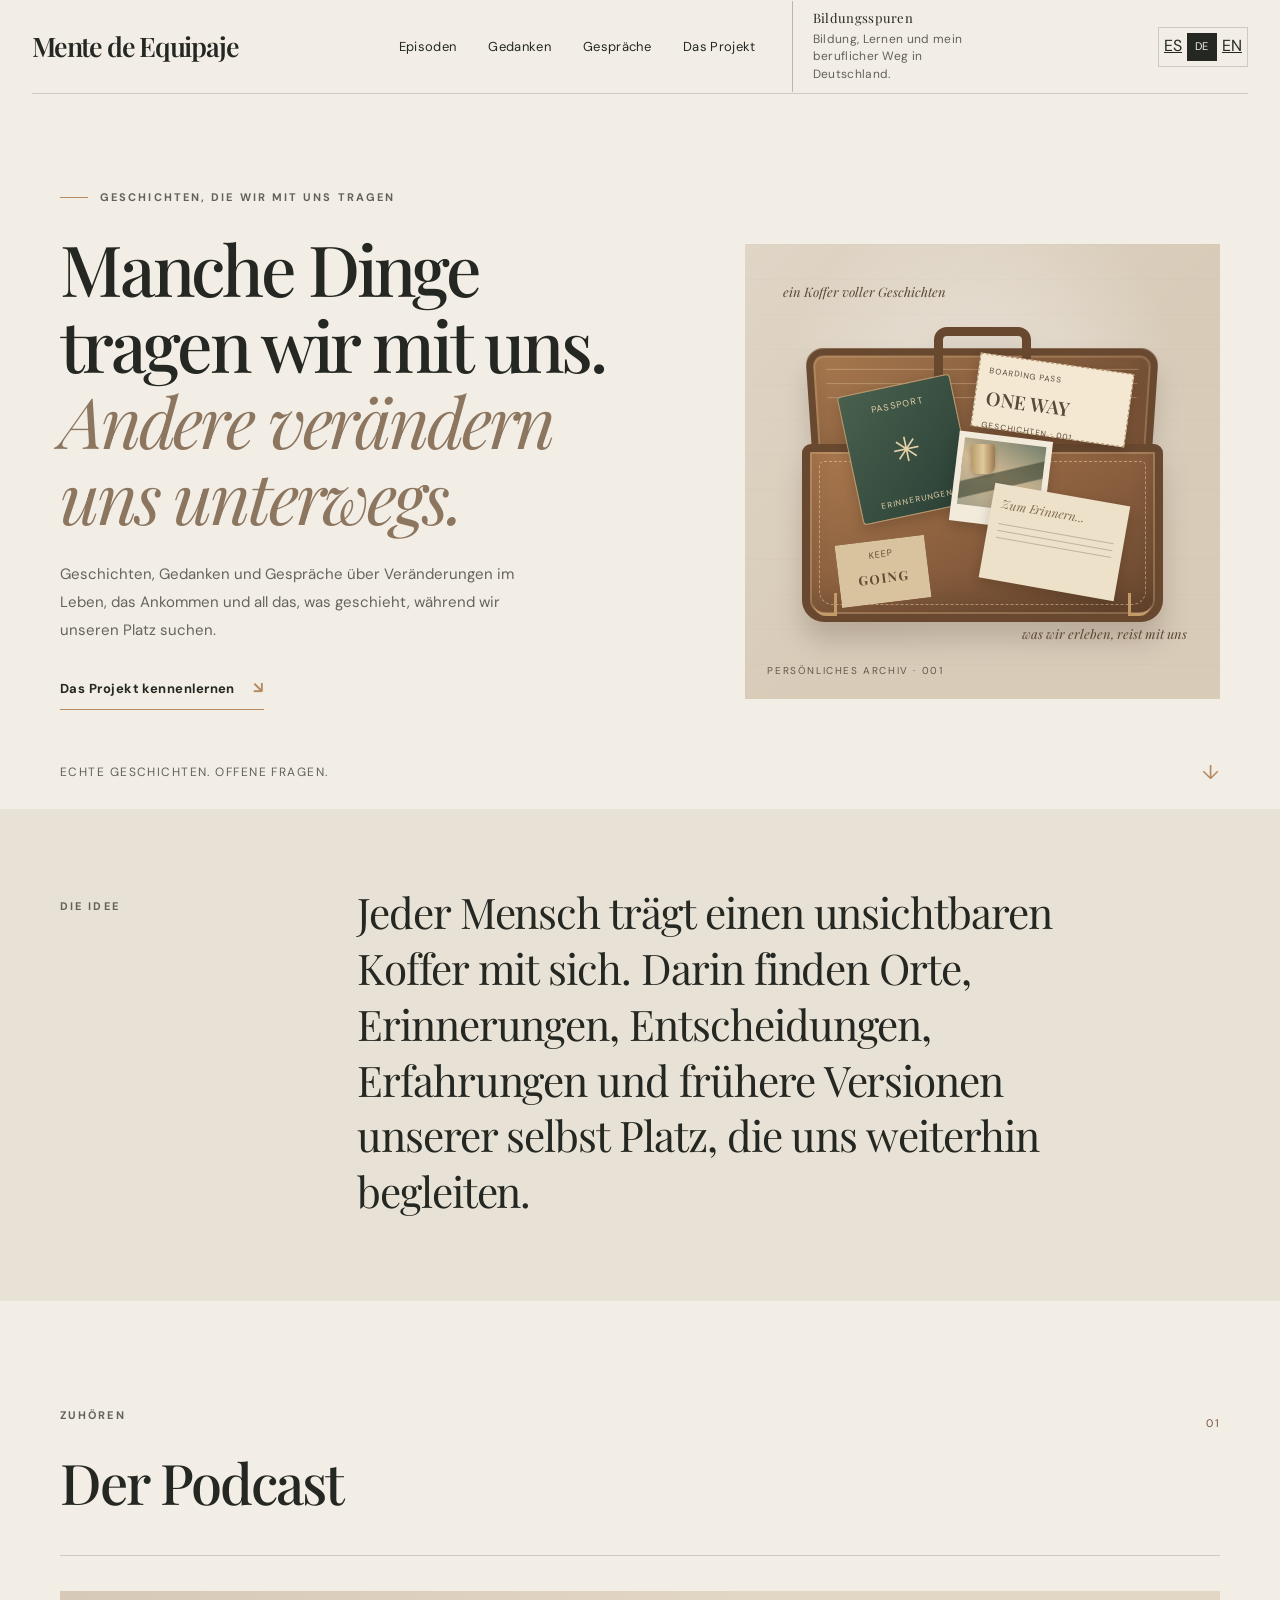
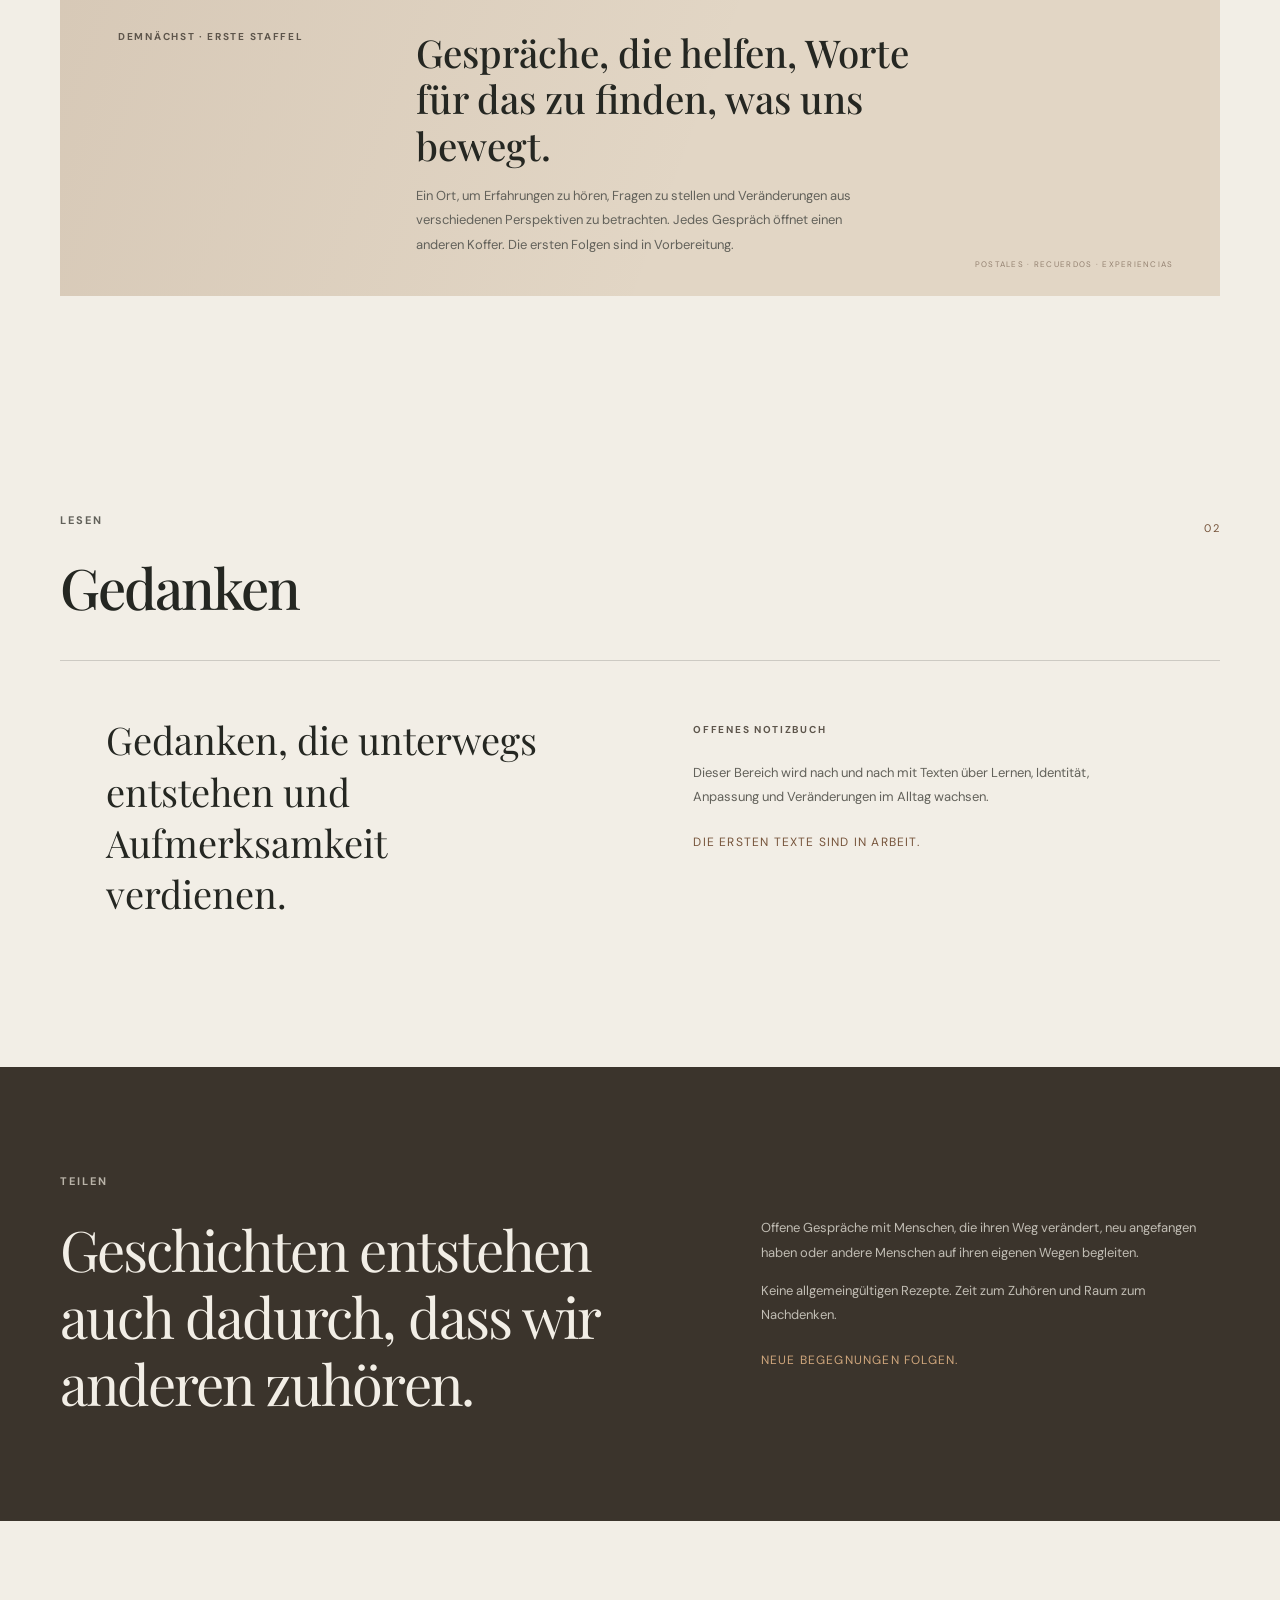
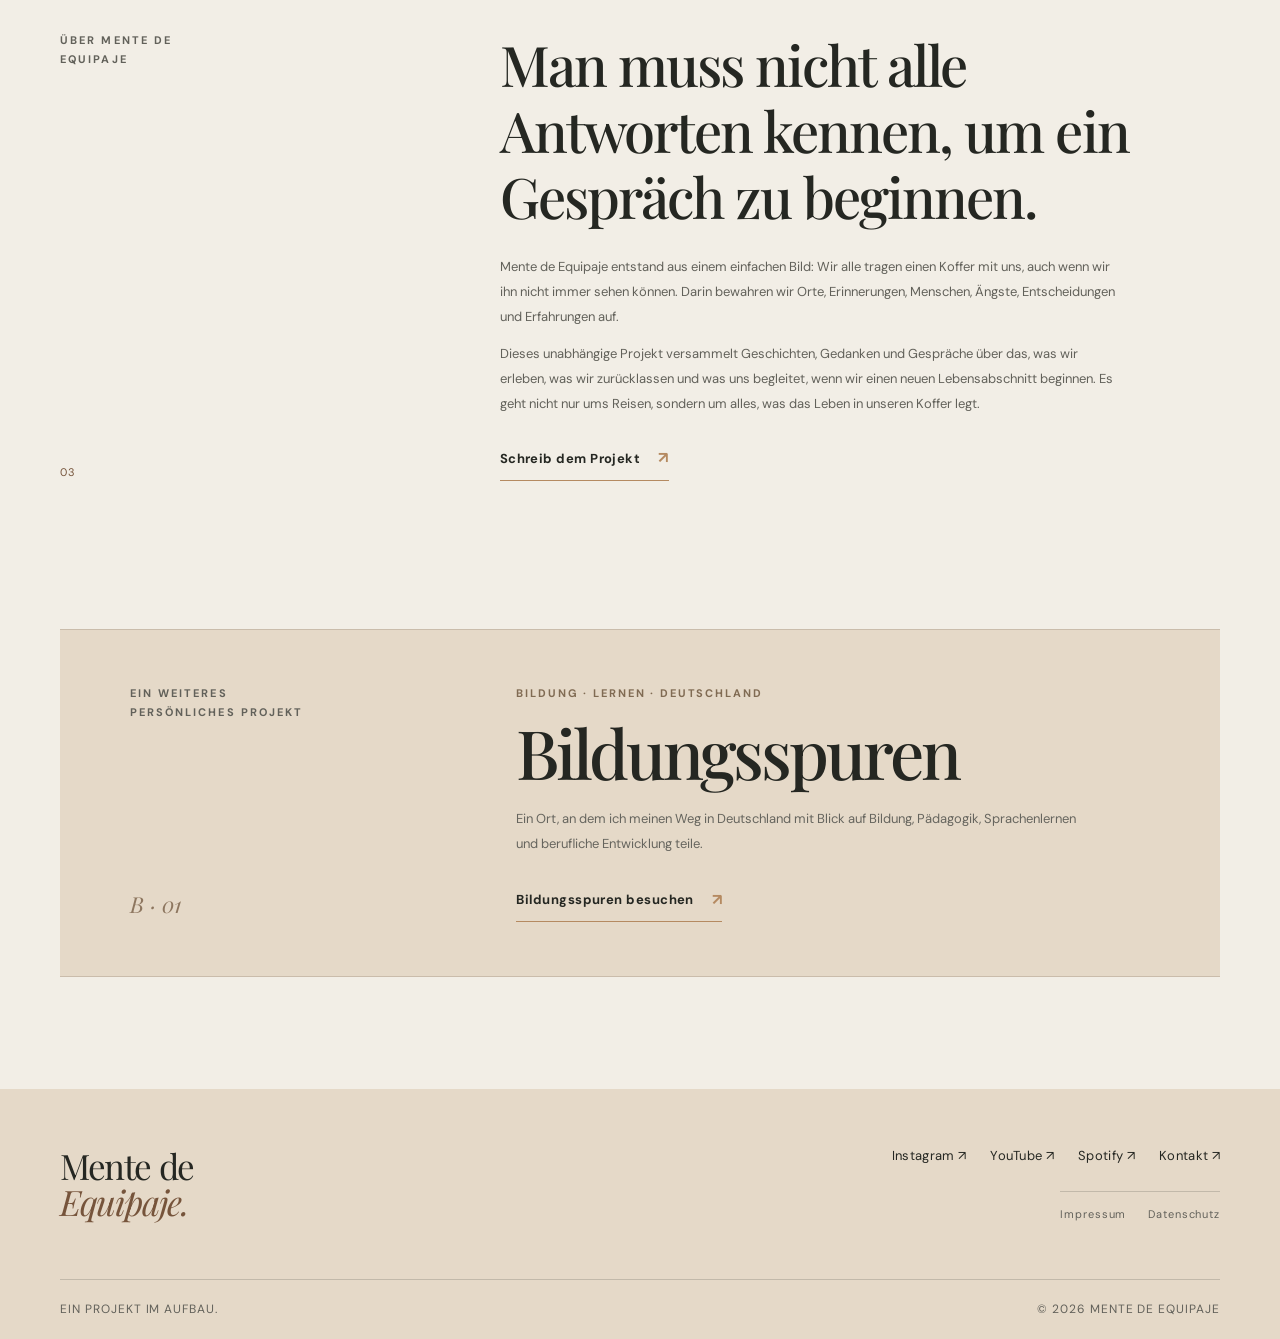
==== commit f0b8568f: "Refresh cache keys after stylesheet and script updates" ====
--- a/de/index.html
+++ b/de/index.html
@@ -4,7 +4,7 @@
   <meta charset="utf-8">
   <meta name="viewport" content="width=device-width, initial-scale=1">
   <meta name="theme-color" content="#f2eee6">
-  <title>Mente de Equipaje | Geschichten über Veränderung und das Leben</title>
+  <title>Mente de Equipaje | Geschichten über Lebensveränderungen</title>
   <meta name="description" content="Mente de Equipaje: Geschichten, Gedanken und Gespräche über Migration, Lebensveränderungen, Identität, Lernen und menschliche Erfahrungen.">
   <meta name="author" content="Mente de Equipaje">
   <meta name="robots" content="index, follow, max-image-preview:large, max-snippet:-1, max-video-preview:-1">
@@ -37,7 +37,7 @@
   <link rel="preconnect" href="https://fonts.googleapis.com">
   <link rel="preconnect" href="https://fonts.gstatic.com" crossorigin>
   <link href="https://fonts.googleapis.com/css2?family=DM+Sans:wght@400;500;600;700&family=Playfair+Display:wght@400;500;600;700&display=swap" rel="stylesheet">
-  <link rel="stylesheet" href="../css/styles.css?v=20261117-4">
+  <link rel="stylesheet" href="../css/styles.css?v=20261117-5">
   <script type="application/ld+json">
   {
     "@context": "https://schema.org",
@@ -58,7 +58,7 @@
     }
   }
   </script>
-  <script src="../js/main.js?v=20261117-3" defer></script>
+  <script src="../js/main.js?v=20261117-4" defer></script>
 </head>
 <body>
   <a class="skip-link" href="#contenido">Zum Inhalt springen</a>
@@ -227,8 +227,8 @@
           <a href="mailto:mentedeequipaje@gmail.com">Kontakt ↗</a>
         </div>
         <nav class="footer-legal-links" aria-label="Rechtliche Informationen">
-          <a href="impressum.html">Impressum</a>
-          <a href="datenschutz.html">Datenschutz</a>
+          <a href="../impressum.html">Impressum</a>
+          <a href="../datenschutz.html">Datenschutz</a>
         </nav>
       </div>
     </div>
--- a/css/styles.css
+++ b/css/styles.css
@@ -11,7 +11,7 @@
 }
 * { box-sizing: border-box; }
 html { scroll-behavior: smooth; }
-body { margin: 0; background: var(--paper); color: var(--ink); font-family: var(--sans); -webkit-font-smoothing: antialiased; }
+body { margin: 0; background: var(--paper); color: var(--ink); font-family: var(--sans); line-height: 1.65; -webkit-font-smoothing: antialiased; }
 a { color: inherit; }
 .skip-link { position: absolute; top: -50px; left: 16px; z-index: 10; padding: 12px 16px; background: var(--ink); color: var(--paper); }
 .skip-link:focus { top: 16px; }
@@ -21,7 +21,7 @@
 .wordmark { display: inline-flex; align-items: center; text-decoration: none; }
 .wordmark-name { font-family: var(--serif); font-size: clamp(21px, 2.1vw, 27px); line-height: 1.1; font-weight: 600; letter-spacing: -.045em; color: var(--ink); }
 .site-nav { display: flex; gap: clamp(20px, 3.5vw, 48px); }
-.site-nav a, .footer-links a { text-decoration: none; font-size: 12px; letter-spacing: .035em; }
+.site-nav a, .footer-links a { text-decoration: none; font-size: 13px; letter-spacing: .025em; }
 .site-nav a { padding: 12px 0; position: relative; }
 .site-nav a::after { content: ""; position: absolute; height: 1px; background: var(--earth); bottom: 5px; left: 0; width: 0; transition: width .25s ease; }
 .site-nav a:hover::after, .site-nav a:focus-visible::after { width: 100%; }
@@ -34,7 +34,7 @@
 h1 { font-family: var(--serif); font-size: clamp(48px, 5.5vw, 76px); line-height: 1.08; letter-spacing: -.045em; font-weight: 500; margin-bottom: 27px; }
 h1 em { color: #8d765f; font-weight: 400; }
 .hero-intro { max-width: 480px; color: #64645d; font-size: 15px; line-height: 1.85; margin-bottom: 30px; }
-.text-link { display: inline-flex; align-items: center; gap: 18px; padding-bottom: 8px; border-bottom: 1px solid var(--earth); text-decoration: none; font-size: 12px; font-weight: 700; letter-spacing: .04em; }
+.text-link { display: inline-flex; align-items: center; gap: 18px; padding-bottom: 8px; border-bottom: 1px solid var(--earth); text-decoration: none; font-size: 13px; font-weight: 700; letter-spacing: .035em; }
 .text-link span { color: var(--earth); font-size: 16px; transition: transform .2s ease; }
 .text-link:hover span { transform: translate(3px, -3px); }
 .hero-art { width: 100%; aspect-ratio: .91; max-height: 455px; position: relative; overflow: hidden; background: #d9d0c2; isolation: isolate; }
@@ -48,8 +48,8 @@
 .art-note { position: absolute; z-index: 3; font-family: var(--serif); font-style: italic; font-size: 13px; color: var(--ink); }
 .note-top { top: 11%; left: 9%; }
 .note-bottom { bottom: 13%; right: 8%; }
-.art-index { position: absolute; z-index: 3; bottom: 25px; left: 25px; font-size: 8px; letter-spacing: .16em; text-transform: uppercase; }
-.hero-bottom { position: absolute; bottom: 20px; left: 0; right: 0; display: flex; justify-content: space-between; align-items: center; font-size: 11px; letter-spacing: .12em; text-transform: uppercase; color: var(--muted); }
+.art-index { position: absolute; z-index: 3; bottom: 25px; left: 25px; font-size: 10px; letter-spacing: .16em; text-transform: uppercase; }
+.hero-bottom { position: absolute; bottom: 20px; left: 0; right: 0; display: flex; justify-content: space-between; align-items: center; font-size: 12px; letter-spacing: .12em; text-transform: uppercase; color: var(--muted); }
 .hero-bottom a { text-decoration: none; font-size: 20px; color: var(--earth); }
 .intro-band { background: var(--paper-deep); padding: 75px 0 82px; }
 .intro-grid { display: grid; grid-template-columns: .4fr 1.6fr; gap: 7%; align-items: start; }
@@ -61,7 +61,7 @@
 .section-heading h2, .about-copy h2 { font-family: var(--serif); font-weight: 500; letter-spacing: -.035em; font-size: clamp(38px, 4.5vw, 56px); margin: 0 0 27px; }
 .section-number { font-size: 11px; color: #76543b; letter-spacing: .12em; padding-top: 8px; }
 .feature-panel { background: #dcd3c5; min-height: 290px; padding: 38px 5%; display: grid; grid-template-columns: .75fr 1.5fr .5fr; align-items: center; gap: 30px; position: relative; overflow: hidden; }
-.feature-index, .note-label { align-self: start; font-size: 8px; font-weight: 700; letter-spacing: .17em; color: #777066; }
+.feature-index, .note-label { align-self: start; font-size: 10px; font-weight: 700; letter-spacing: .17em; color: #5d554b; }
 .feature-content { max-width: 500px; position: relative; z-index: 1; }
 .feature-content h3 { font-family: var(--serif); font-size: clamp(28px, 3vw, 39px); line-height: 1.2; font-weight: 500; margin-bottom: 16px; }
 .feature-content p, .quiet-note p, .conversation-copy p, .about-copy p { font-size: 13px; line-height: 1.9; color: #62615a; }
@@ -70,7 +70,7 @@
 .large-note { max-width: 440px; font-family: var(--serif); font-size: clamp(27px, 3vw, 38px); line-height: 1.35; }
 .quiet-note { max-width: 400px; padding-top: 8px; }
 .note-label { display: block; margin-bottom: 22px; }
-.note-status { display: inline-block; margin-top: 10px; font-size: 11px; letter-spacing: .1em; text-transform: uppercase; color: #76543b; }
+.note-status { display: inline-block; margin-top: 10px; font-size: 12px; letter-spacing: .1em; text-transform: uppercase; color: #76543b; }
 .conversation-section { background: var(--ink); color: var(--paper); padding: 105px 0; }
 .conversation-grid { display: grid; grid-template-columns: 1.1fr .9fr; gap: 12%; align-items: center; }
 .eyebrow-light { color: #b9b3a8; }
@@ -91,7 +91,7 @@
 .footer-links { display: flex; gap: 30px; }
 .footer-links a { border-bottom: 1px solid transparent; padding-bottom: 5px; }
 .footer-links a:hover { border-color: var(--earth); }
-.footer-bottom { border-top: 1px solid var(--line); min-height: 60px; display: flex; justify-content: space-between; align-items: center; font-size: 11px; color: var(--muted); letter-spacing: .08em; text-transform: uppercase; }
+.footer-bottom { border-top: 1px solid var(--line); min-height: 60px; display: flex; justify-content: space-between; align-items: center; font-size: 12px; color: var(--muted); letter-spacing: .08em; text-transform: uppercase; }
 @media (max-width: 980px) {
   .section-shell, .site-header { width: min(100% - 40px, 600px); }
   .site-header { min-height: 78px; }
@@ -338,7 +338,7 @@
   .memory-passport { padding: 8px 5px; }
   .memory-ticket { padding: 6px; }
   .memory-letter { padding: 7px; }
-  .feature-panel::after { right: 30px; bottom: 18px; font-size: 7px; }
+  .feature-panel::after { right: 30px; bottom: 18px; font-size: 9px; }
 }
 
 
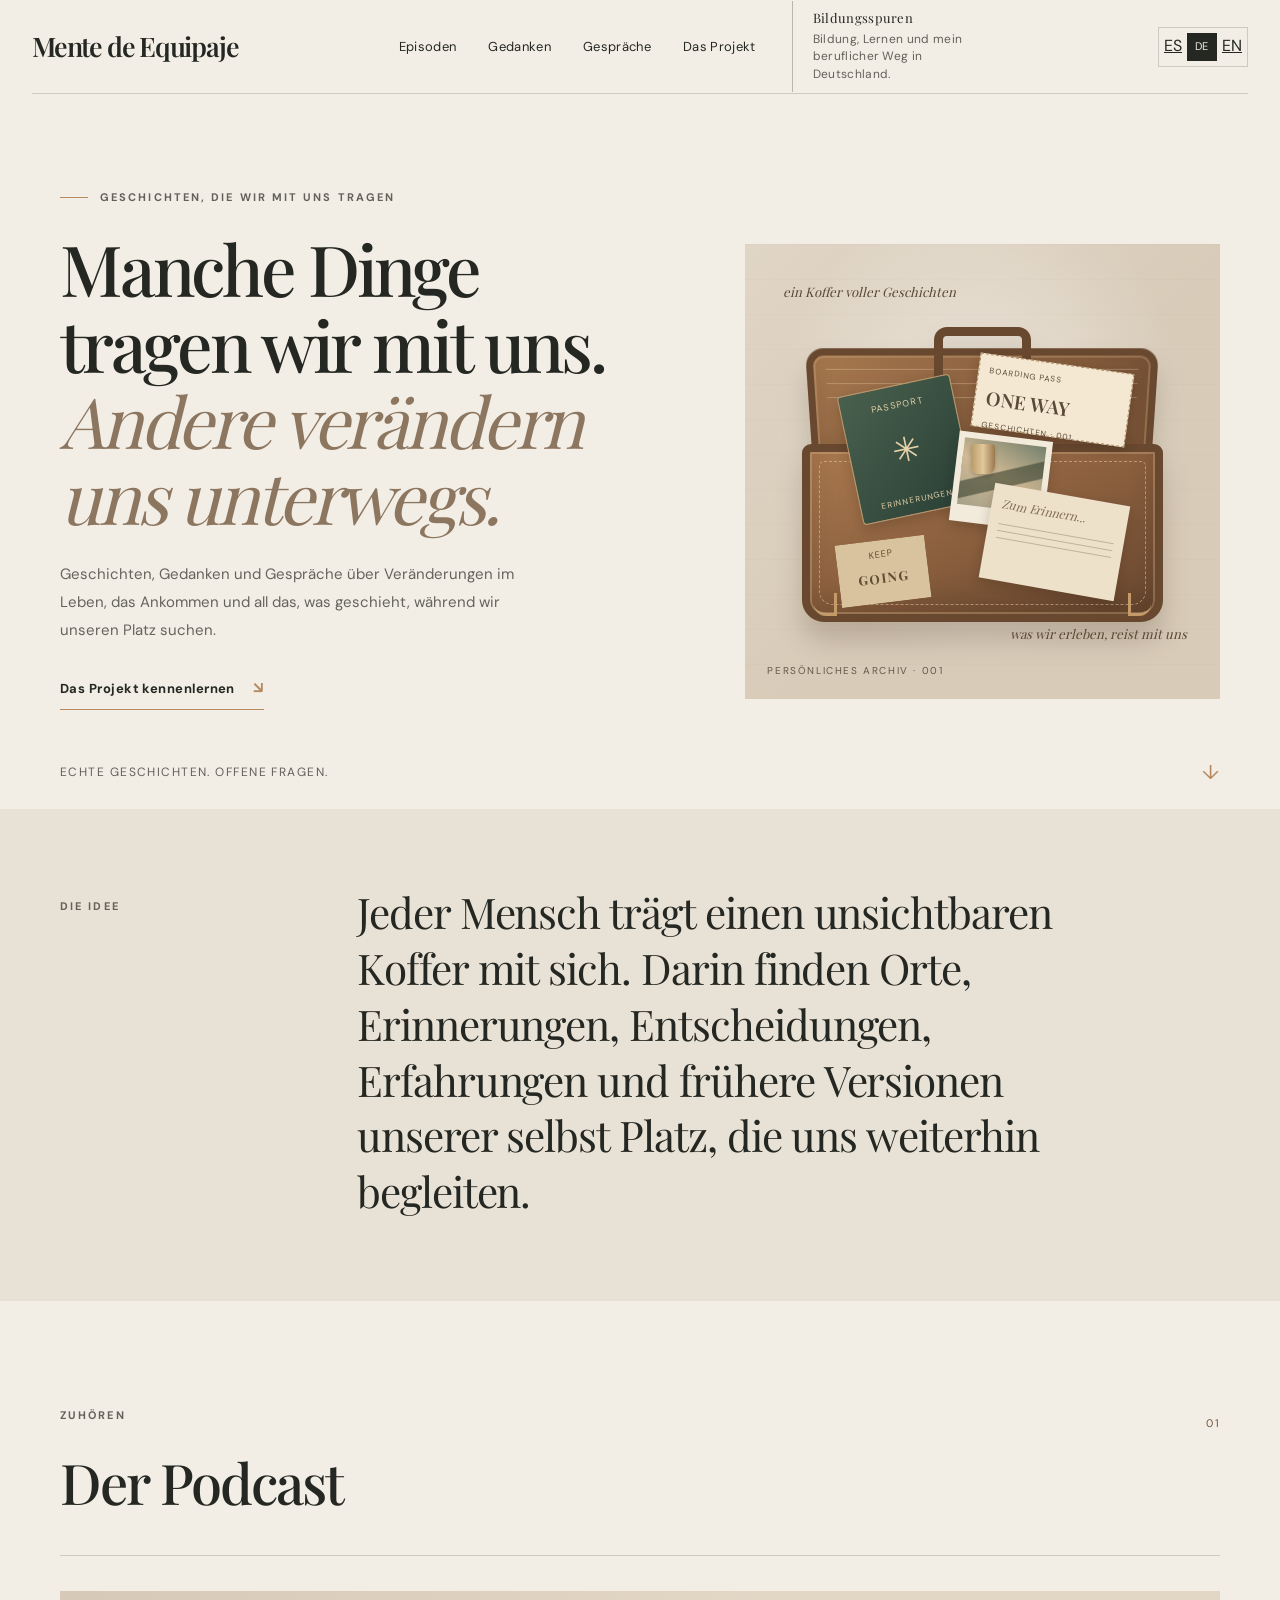
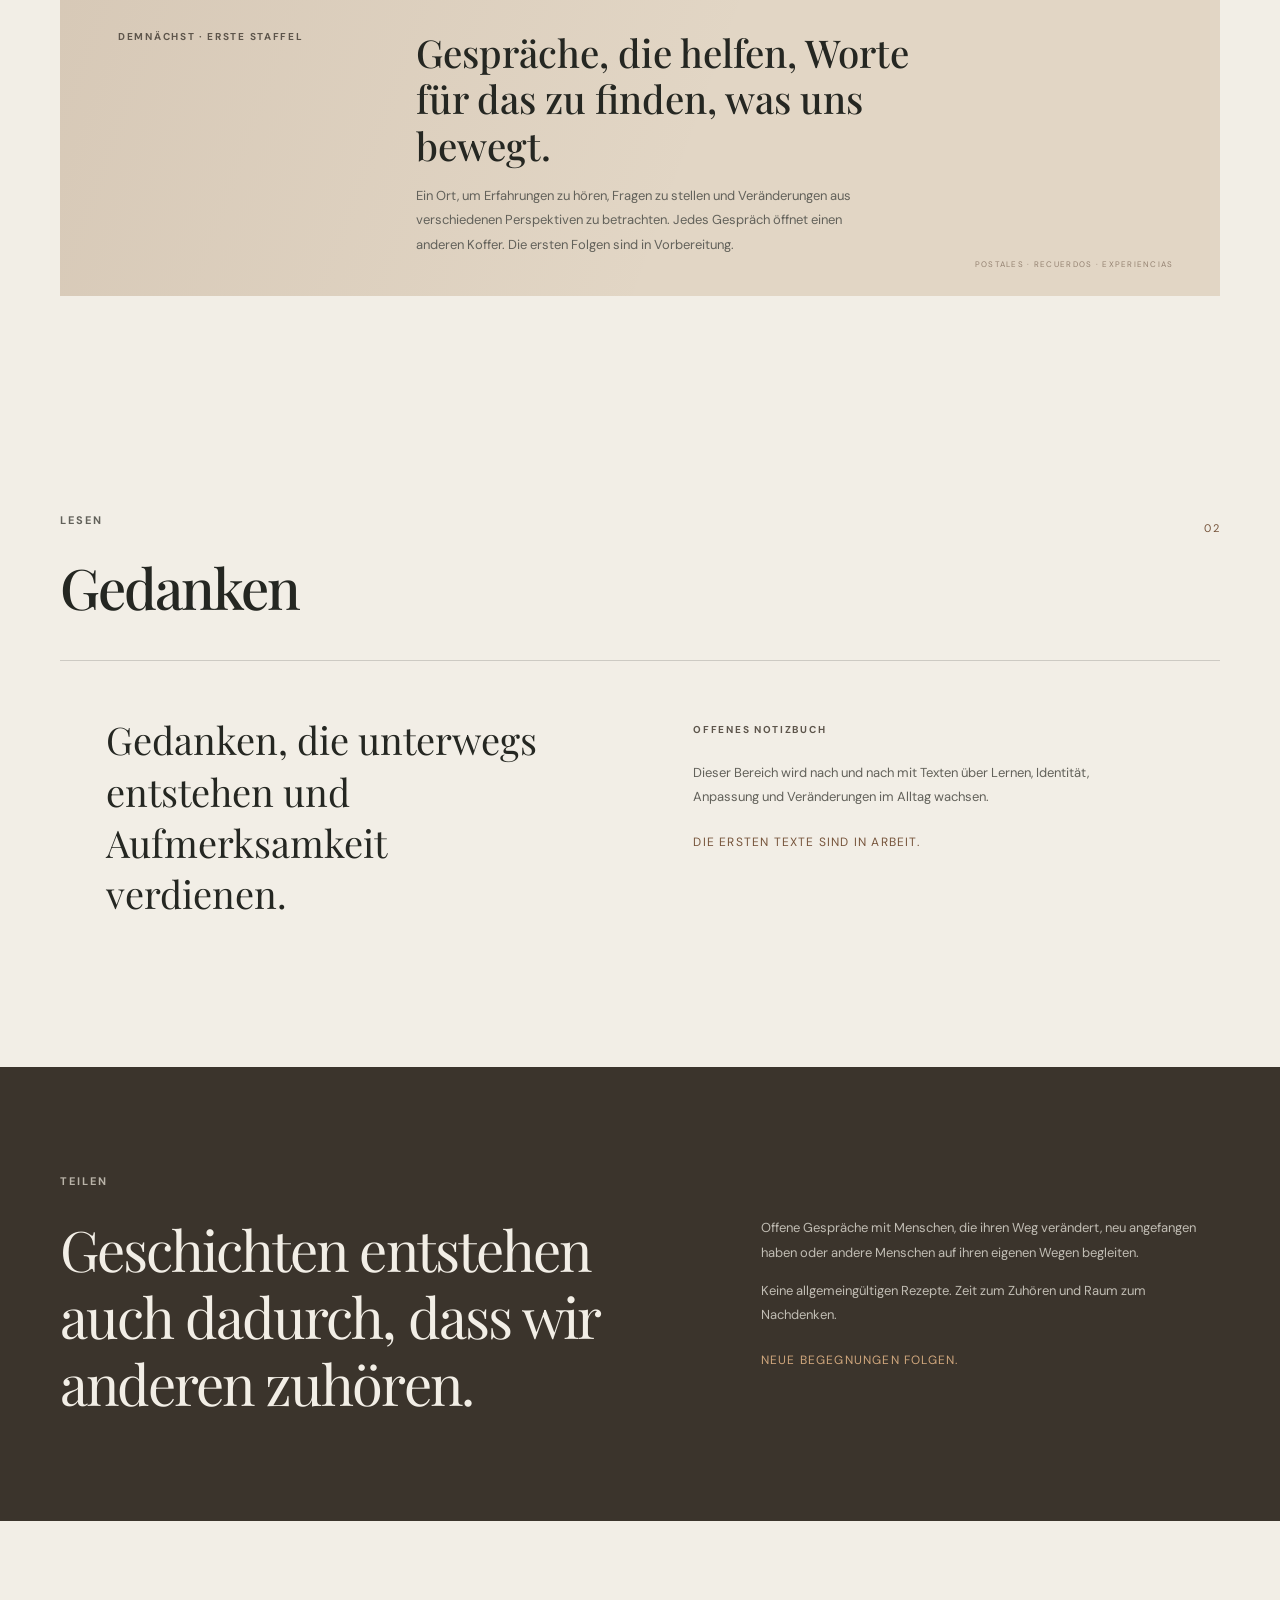
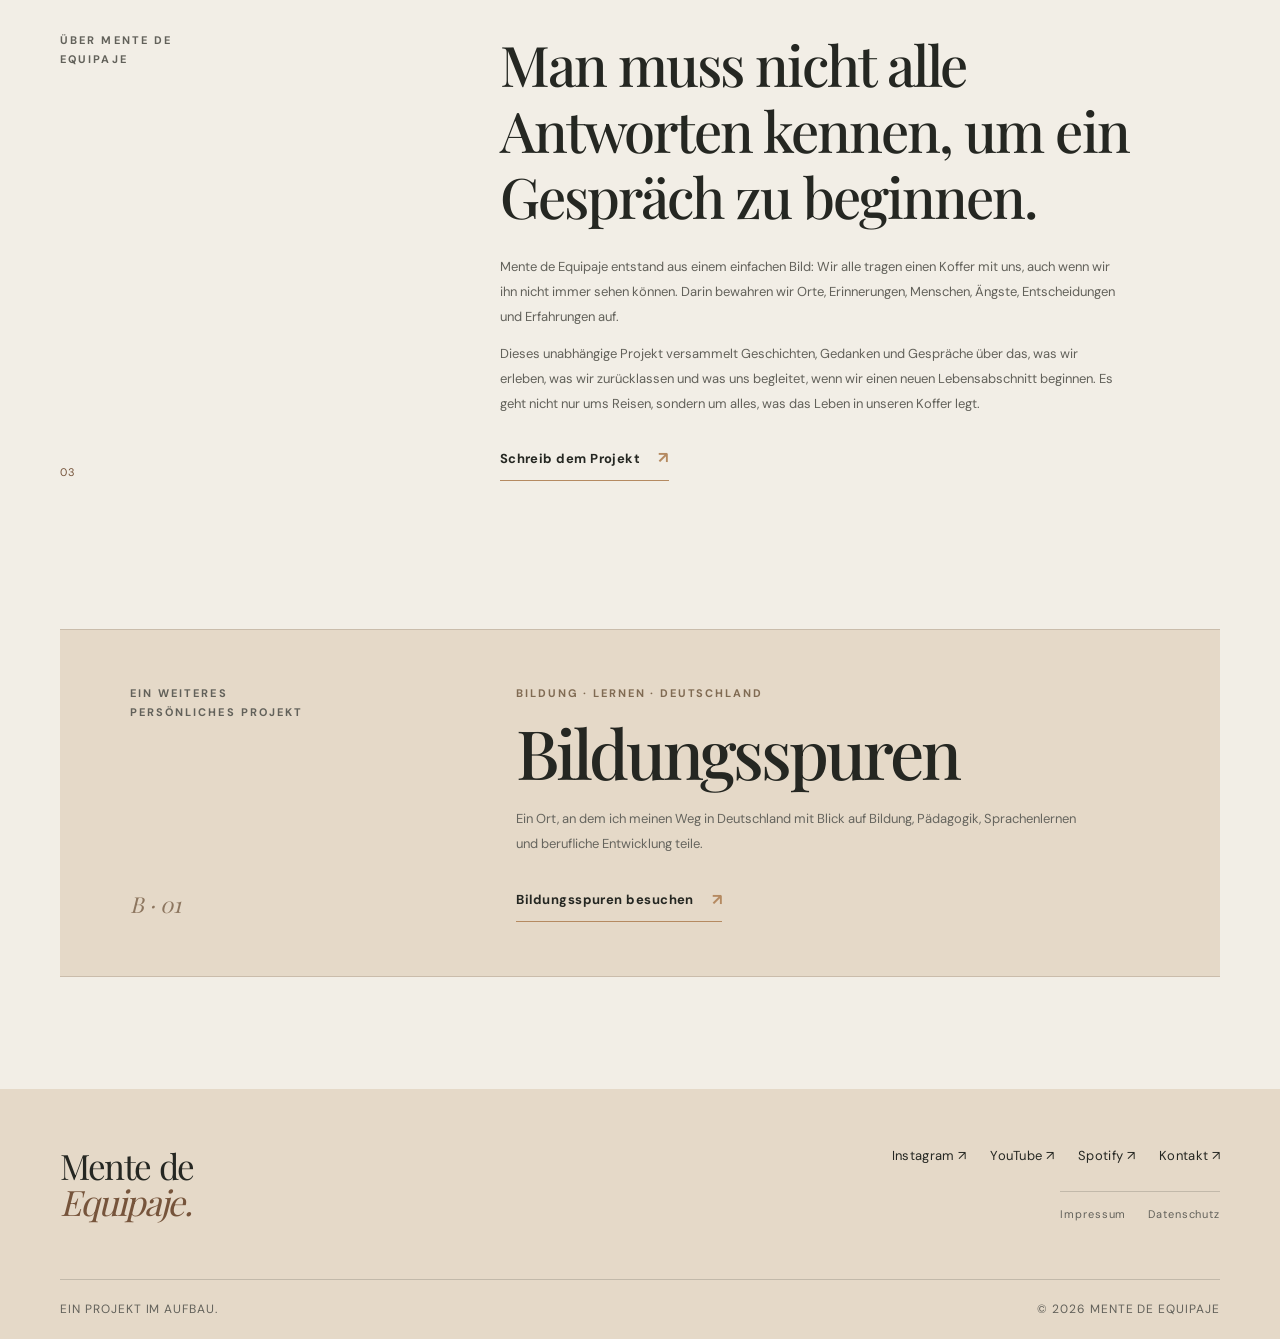
==== commit 13b476ac: "Self-host Playfair Display and DM Sans fonts" ====
--- a/de/index.html
+++ b/de/index.html
@@ -34,9 +34,6 @@
 
   <meta name="twitter:title" content="Mente de Equipaje | Geschichten, Veränderungen und das echte Leben">
   <meta name="twitter:description" content="Geschichten, Gedanken und Gespräche über Migration, Identität, Lebensabschnitte und menschliche Erfahrungen.">
-  <link rel="preconnect" href="https://fonts.googleapis.com">
-  <link rel="preconnect" href="https://fonts.gstatic.com" crossorigin>
-  <link href="https://fonts.googleapis.com/css2?family=DM+Sans:wght@400;500;600;700&family=Playfair+Display:wght@400;500;600;700&display=swap" rel="stylesheet">
   <link rel="stylesheet" href="../css/styles.css?v=20261117-5">
   <script type="application/ld+json">
   {
--- a/css/styles.css
+++ b/css/styles.css
@@ -1,3 +1,19 @@
+/* Self-hosted Google Fonts. Original font files and OFL licences are in assets/fonts/. */
+@font-face {
+  font-family: "DM Sans";
+  font-style: normal;
+  font-weight: 100 1000;
+  font-display: swap;
+  src: url("../assets/fonts/DM-Sans[opsz,wght].ttf") format("truetype");
+}
+@font-face {
+  font-family: "Playfair Display";
+  font-style: normal;
+  font-weight: 400 900;
+  font-display: swap;
+  src: url("../assets/fonts/PlayfairDisplay[wght].ttf") format("truetype");
+}
+
 :root {
   --ink: #252722;
   --paper: #f2eee6;
